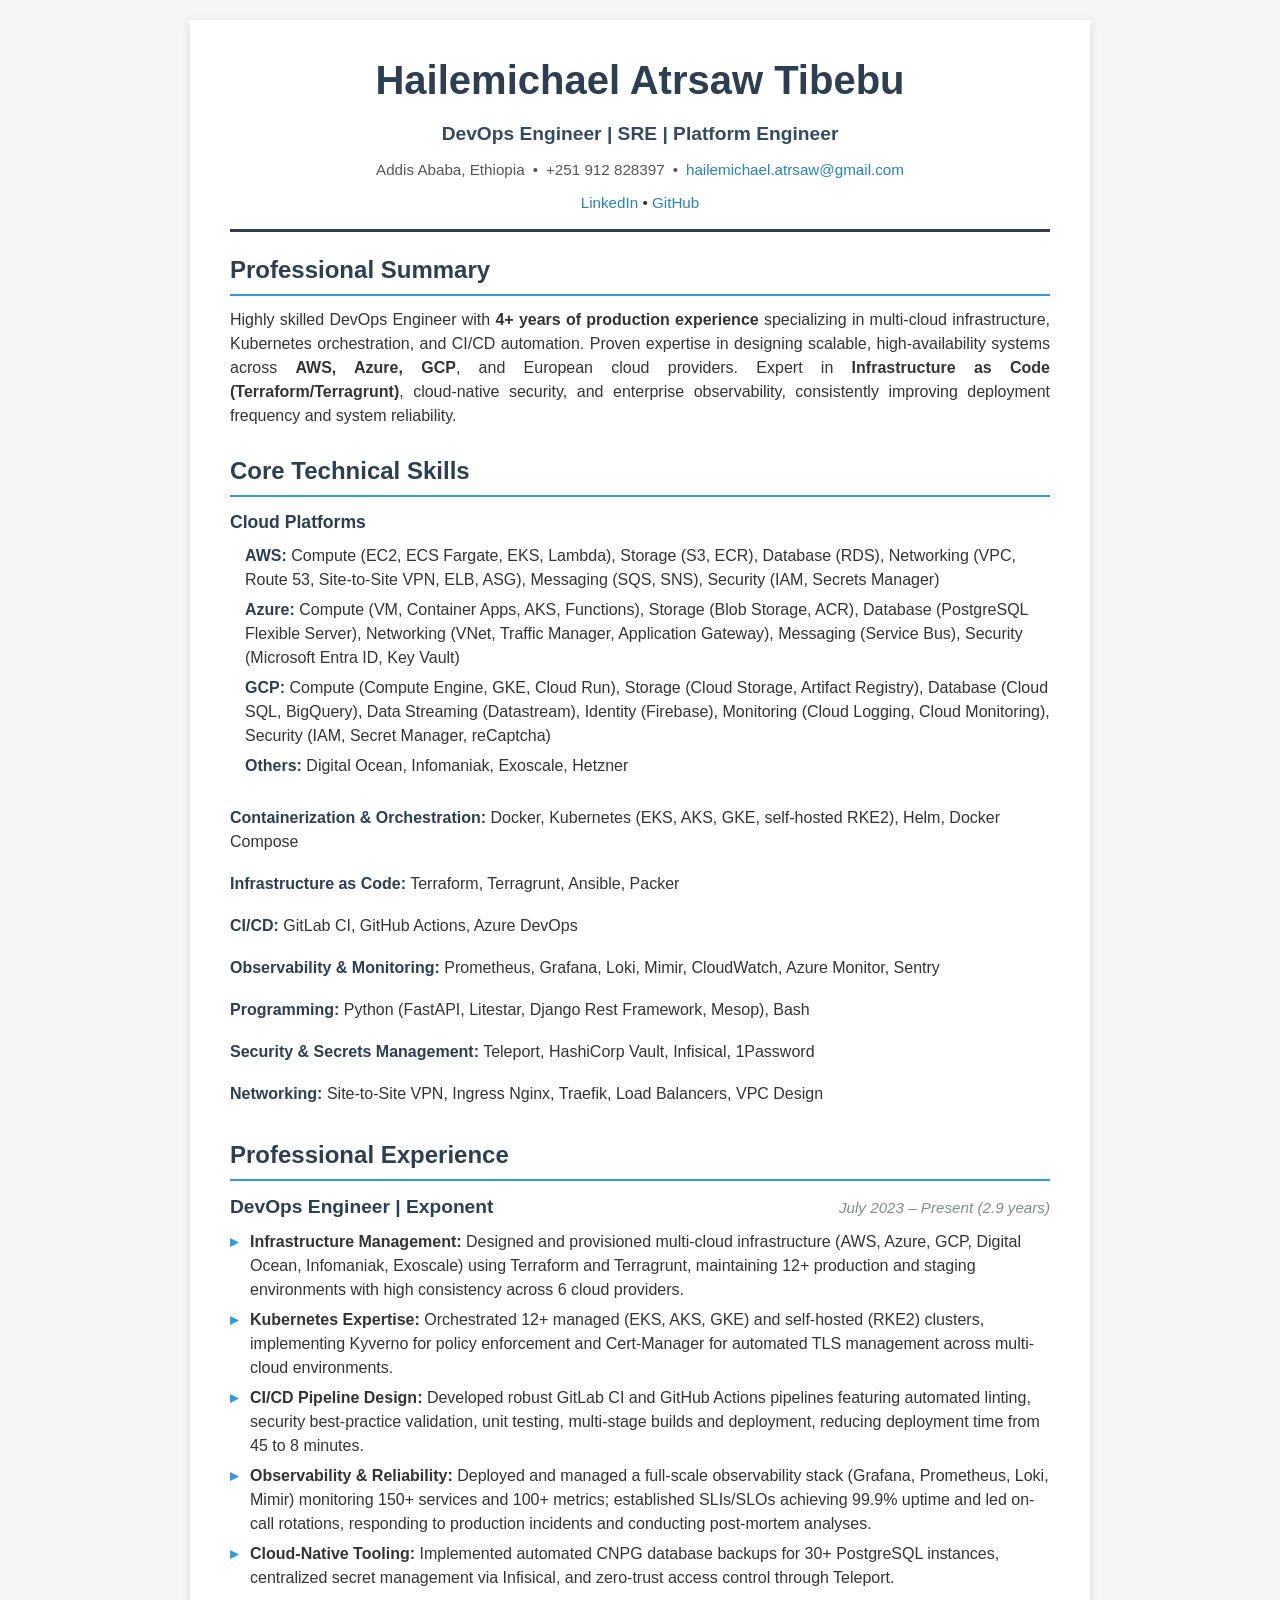
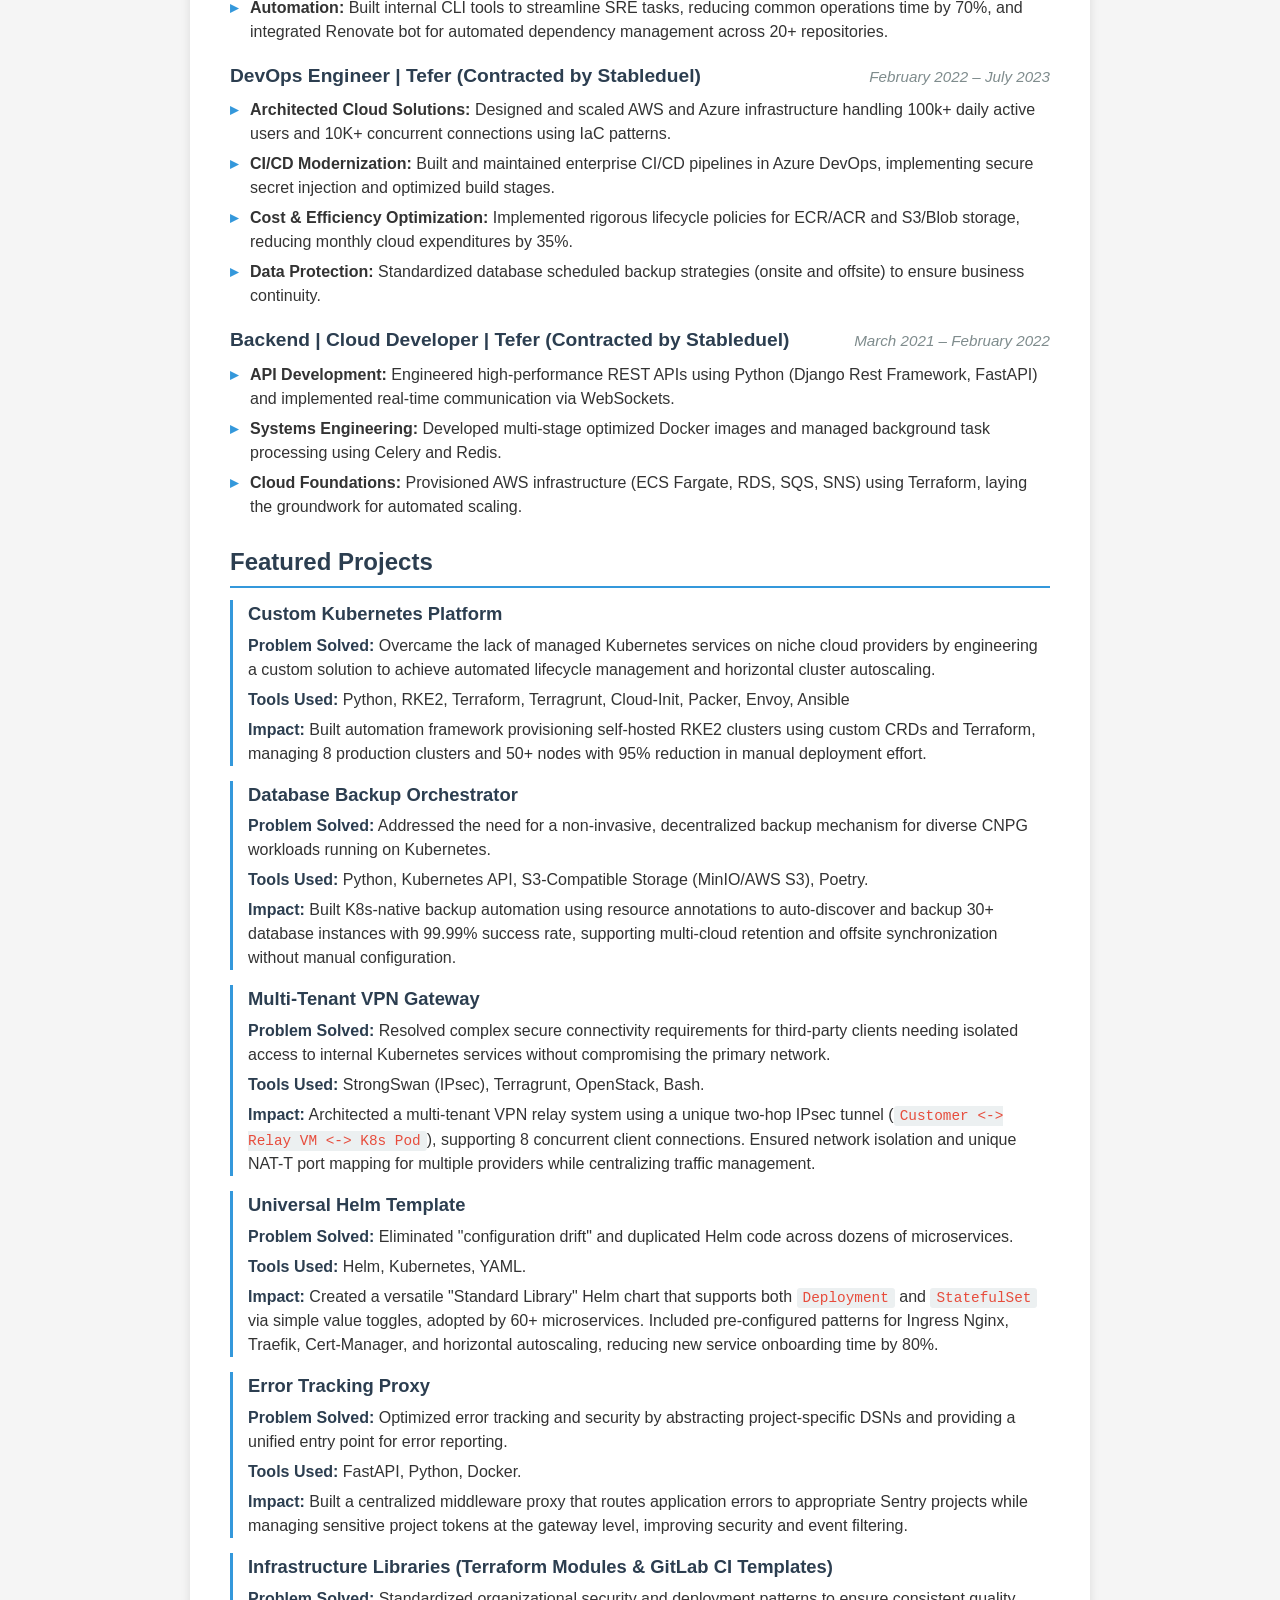
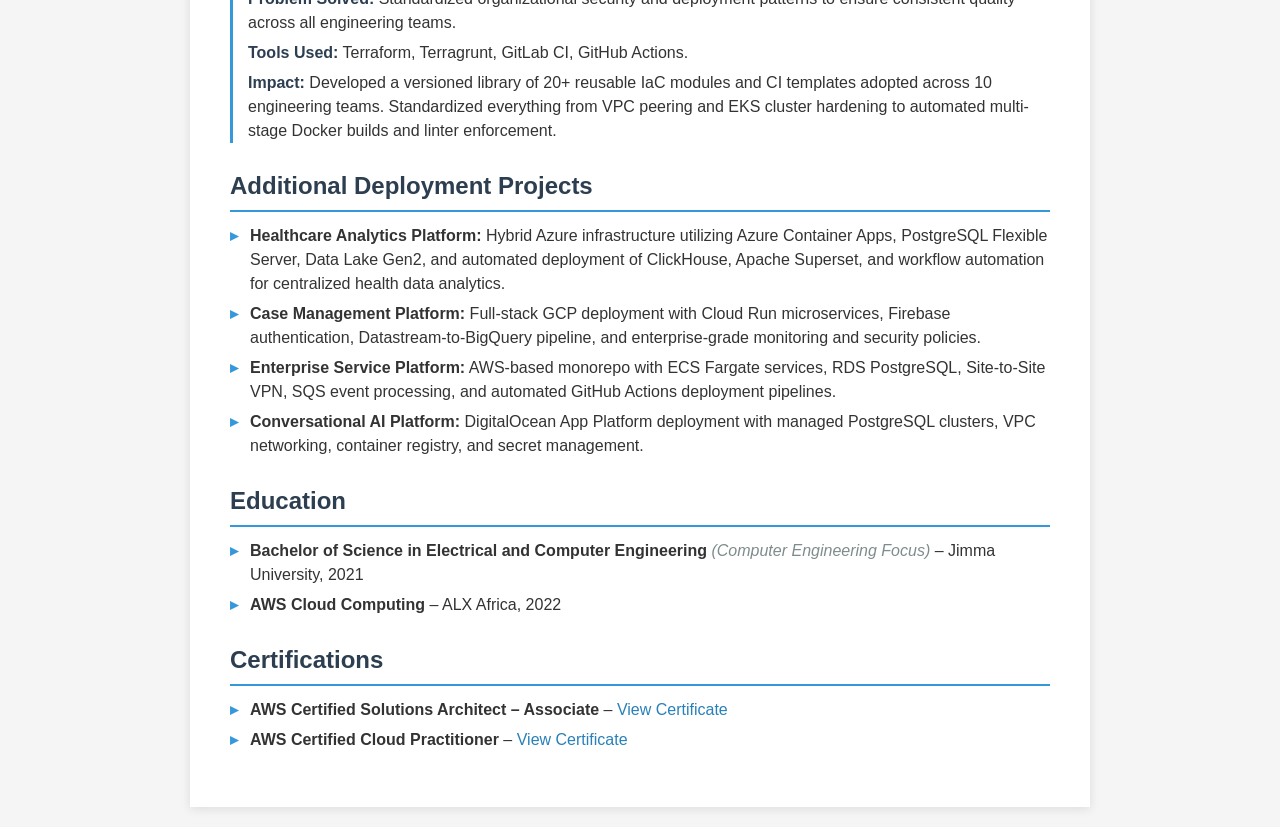
==== tools/cv_generator/static/main.html @ 323219d5 "Add CV generator HTML and CSS files - Created main.html for the CV layout, including sections for he" ====
<!DOCTYPE html>
<html lang="en">
<head>
    <meta charset="UTF-8">
    <meta name="viewport" content="width=device-width, initial-scale=1.0">
    <title>Hailemichael Atrsaw Tibebu - CV</title>
    <link rel="stylesheet" href="styles.css">
</head>
<body>
    <div class="container">
        <!-- Header -->
        <header class="cv-header">
            <h1>Hailemichael Atrsaw Tibebu</h1>
            <div class="subtitle">
                <strong>DevOps Engineer | SRE | Platform Engineer</strong>
            </div>
            <div class="contact-info">
                <span>Addis Ababa, Ethiopia</span>
                <span>•</span>
                <span>+251 912 828397</span>
                <span>•</span>
                <a href="mailto:hailemichael.atrsaw@gmail.com">hailemichael.atrsaw@gmail.com</a>
            </div>
            <div class="social-links">
                <a href="https://www.linkedin.com/in/hailat/" target="_blank">LinkedIn</a>
                <span>•</span>
                <a href="https://github.com/hailatGH" target="_blank">GitHub</a>
            </div>
        </header>

        <!-- Professional Summary -->
        <section class="section">
            <h2>Professional Summary</h2>
            <p>Highly skilled DevOps Engineer with <strong>4+ years of production experience</strong> specializing in multi-cloud infrastructure, Kubernetes orchestration, and CI/CD automation. Proven expertise in designing scalable, high-availability systems across <strong>AWS, Azure, GCP</strong>, and European cloud providers. Expert in <strong>Infrastructure as Code (Terraform/Terragrunt)</strong>, cloud-native security, and enterprise observability, consistently improving deployment frequency and system reliability.</p>
        </section>

        <!-- Core Technical Skills -->
        <section class="section">
            <h2>Core Technical Skills</h2>
            <div class="skills-grid">
                <div class="skill-category">
                    <h3>Cloud Platforms</h3>
                    <div class="skill-item">
                        <strong>AWS:</strong> Compute (EC2, ECS Fargate, EKS, Lambda), Storage (S3, ECR), Database (RDS), Networking (VPC, Route 53, Site-to-Site VPN, ELB, ASG), Messaging (SQS, SNS), Security (IAM, Secrets Manager)
                    </div>
                    <div class="skill-item">
                        <strong>Azure:</strong> Compute (VM, Container Apps, AKS, Functions), Storage (Blob Storage, ACR), Database (PostgreSQL Flexible Server), Networking (VNet, Traffic Manager, Application Gateway), Messaging (Service Bus), Security (Microsoft Entra ID, Key Vault)
                    </div>
                    <div class="skill-item">
                        <strong>GCP:</strong> Compute (Compute Engine, GKE, Cloud Run), Storage (Cloud Storage, Artifact Registry), Database (Cloud SQL, BigQuery), Data Streaming (Datastream), Identity (Firebase), Monitoring (Cloud Logging, Cloud Monitoring), Security (IAM, Secret Manager, reCaptcha)
                    </div>
                    <div class="skill-item">
                        <strong>Others:</strong> Digital Ocean, Infomaniak, Exoscale, Hetzner
                    </div>
                </div>
                
                <div class="skill-row">
                    <strong>Containerization & Orchestration:</strong> Docker, Kubernetes (EKS, AKS, GKE, self-hosted RKE2), Helm, Docker Compose
                </div>
                <div class="skill-row">
                    <strong>Infrastructure as Code:</strong> Terraform, Terragrunt, Ansible, Packer
                </div>
                <div class="skill-row">
                    <strong>CI/CD:</strong> GitLab CI, GitHub Actions, Azure DevOps
                </div>
                <div class="skill-row">
                    <strong>Observability & Monitoring:</strong> Prometheus, Grafana, Loki, Mimir, CloudWatch, Azure Monitor, Sentry
                </div>
                <div class="skill-row">
                    <strong>Programming:</strong> Python (FastAPI, Litestar, Django Rest Framework, Mesop), Bash
                </div>
                <div class="skill-row">
                    <strong>Security & Secrets Management:</strong> Teleport, HashiCorp Vault, Infisical, 1Password
                </div>
                <div class="skill-row">
                    <strong>Networking:</strong> Site-to-Site VPN, Ingress Nginx, Traefik, Load Balancers, VPC Design
                </div>
            </div>
        </section>

        <!-- Professional Experience -->
        <section class="section">
            <h2>Professional Experience</h2>
            
            <div class="experience-item">
                <div class="experience-header">
                    <h3>DevOps Engineer | Exponent</h3>
                    <span class="date">July 2023 – Present (2.9 years)</span>
                </div>
                <ul>
                    <li><strong>Infrastructure Management:</strong> Designed and provisioned multi-cloud infrastructure (AWS, Azure, GCP, Digital Ocean, Infomaniak, Exoscale) using Terraform and Terragrunt, maintaining 12+ production and staging environments with high consistency across 6 cloud providers.</li>
                    <li><strong>Kubernetes Expertise:</strong> Orchestrated 12+ managed (EKS, AKS, GKE) and self-hosted (RKE2) clusters, implementing Kyverno for policy enforcement and Cert-Manager for automated TLS management across multi-cloud environments.</li>
                    <li><strong>CI/CD Pipeline Design:</strong> Developed robust GitLab CI and GitHub Actions pipelines featuring automated linting, security best-practice validation, unit testing, multi-stage builds and deployment, reducing deployment time from 45 to 8 minutes.</li>
                    <li><strong>Observability & Reliability:</strong> Deployed and managed a full-scale observability stack (Grafana, Prometheus, Loki, Mimir) monitoring 150+ services and 100+ metrics; established SLIs/SLOs achieving 99.9% uptime and led on-call rotations, responding to production incidents and conducting post-mortem analyses.</li>
                    <li><strong>Cloud-Native Tooling:</strong> Implemented automated CNPG database backups for 30+ PostgreSQL instances, centralized secret management via Infisical, and zero-trust access control through Teleport.</li>
                    <li><strong>Automation:</strong> Built internal CLI tools to streamline SRE tasks, reducing common operations time by 70%, and integrated Renovate bot for automated dependency management across 20+ repositories.</li>
                </ul>
            </div>

            <div class="experience-item">
                <div class="experience-header">
                    <h3>DevOps Engineer | Tefer (Contracted by Stableduel)</h3>
                    <span class="date">February 2022 – July 2023</span>
                </div>
                <ul>
                    <li><strong>Architected Cloud Solutions:</strong> Designed and scaled AWS and Azure infrastructure handling 100k+ daily active users and 10K+ concurrent connections using IaC patterns.</li>
                    <li><strong>CI/CD Modernization:</strong> Built and maintained enterprise CI/CD pipelines in Azure DevOps, implementing secure secret injection and optimized build stages.</li>
                    <li><strong>Cost & Efficiency Optimization:</strong> Implemented rigorous lifecycle policies for ECR/ACR and S3/Blob storage, reducing monthly cloud expenditures by 35%.</li>
                    <li><strong>Data Protection:</strong> Standardized database scheduled backup strategies (onsite and offsite) to ensure business continuity.</li>
                </ul>
            </div>

            <div class="experience-item">
                <div class="experience-header">
                    <h3>Backend | Cloud Developer | Tefer (Contracted by Stableduel)</h3>
                    <span class="date">March 2021 – February 2022</span>
                </div>
                <ul>
                    <li><strong>API Development:</strong> Engineered high-performance REST APIs using Python (Django Rest Framework, FastAPI) and implemented real-time communication via WebSockets.</li>
                    <li><strong>Systems Engineering:</strong> Developed multi-stage optimized Docker images and managed background task processing using Celery and Redis.</li>
                    <li><strong>Cloud Foundations:</strong> Provisioned AWS infrastructure (ECS Fargate, RDS, SQS, SNS) using Terraform, laying the groundwork for automated scaling.</li>
                </ul>
            </div>
        </section>

        <!-- Featured Projects -->
        <section class="section">
            <h2>Featured Projects</h2>
            
            <div class="project-item">
                <h3>Custom Kubernetes Platform</h3>
                <div class="project-detail">
                    <strong>Problem Solved:</strong> Overcame the lack of managed Kubernetes services on niche cloud providers by engineering a custom solution to achieve automated lifecycle management and horizontal cluster autoscaling.
                </div>
                <div class="project-detail">
                    <strong>Tools Used:</strong> Python, RKE2, Terraform, Terragrunt, Cloud-Init, Packer, Envoy, Ansible
                </div>
                <div class="project-detail">
                    <strong>Impact:</strong> Built automation framework provisioning self-hosted RKE2 clusters using custom CRDs and Terraform, managing 8 production clusters and 50+ nodes with 95% reduction in manual deployment effort.
                </div>
            </div>

            <div class="project-item">
                <h3>Database Backup Orchestrator</h3>
                <div class="project-detail">
                    <strong>Problem Solved:</strong> Addressed the need for a non-invasive, decentralized backup mechanism for diverse CNPG workloads running on Kubernetes.
                </div>
                <div class="project-detail">
                    <strong>Tools Used:</strong> Python, Kubernetes API, S3-Compatible Storage (MinIO/AWS S3), Poetry.
                </div>
                <div class="project-detail">
                    <strong>Impact:</strong> Built K8s-native backup automation using resource annotations to auto-discover and backup 30+ database instances with 99.99% success rate, supporting multi-cloud retention and offsite synchronization without manual configuration.
                </div>
            </div>

            <div class="project-item">
                <h3>Multi-Tenant VPN Gateway</h3>
                <div class="project-detail">
                    <strong>Problem Solved:</strong> Resolved complex secure connectivity requirements for third-party clients needing isolated access to internal Kubernetes services without compromising the primary network.
                </div>
                <div class="project-detail">
                    <strong>Tools Used:</strong> StrongSwan (IPsec), Terragrunt, OpenStack, Bash.
                </div>
                <div class="project-detail">
                    <strong>Impact:</strong> Architected a multi-tenant VPN relay system using a unique two-hop IPsec tunnel (<code>Customer &lt;-&gt; Relay VM &lt;-&gt; K8s Pod</code>), supporting 8 concurrent client connections. Ensured network isolation and unique NAT-T port mapping for multiple providers while centralizing traffic management.
                </div>
            </div>

            <div class="project-item">
                <h3>Universal Helm Template</h3>
                <div class="project-detail">
                    <strong>Problem Solved:</strong> Eliminated "configuration drift" and duplicated Helm code across dozens of microservices.
                </div>
                <div class="project-detail">
                    <strong>Tools Used:</strong> Helm, Kubernetes, YAML.
                </div>
                <div class="project-detail">
                    <strong>Impact:</strong> Created a versatile "Standard Library" Helm chart that supports both <code>Deployment</code> and <code>StatefulSet</code> via simple value toggles, adopted by 60+ microservices. Included pre-configured patterns for Ingress Nginx, Traefik, Cert-Manager, and horizontal autoscaling, reducing new service onboarding time by 80%.
                </div>
            </div>

            <div class="project-item">
                <h3>Error Tracking Proxy</h3>
                <div class="project-detail">
                    <strong>Problem Solved:</strong> Optimized error tracking and security by abstracting project-specific DSNs and providing a unified entry point for error reporting.
                </div>
                <div class="project-detail">
                    <strong>Tools Used:</strong> FastAPI, Python, Docker.
                </div>
                <div class="project-detail">
                    <strong>Impact:</strong> Built a centralized middleware proxy that routes application errors to appropriate Sentry projects while managing sensitive project tokens at the gateway level, improving security and event filtering.
                </div>
            </div>

            <div class="project-item">
                <h3>Infrastructure Libraries (Terraform Modules & GitLab CI Templates)</h3>
                <div class="project-detail">
                    <strong>Problem Solved:</strong> Standardized organizational security and deployment patterns to ensure consistent quality across all engineering teams.
                </div>
                <div class="project-detail">
                    <strong>Tools Used:</strong> Terraform, Terragrunt, GitLab CI, GitHub Actions.
                </div>
                <div class="project-detail">
                    <strong>Impact:</strong> Developed a versioned library of 20+ reusable IaC modules and CI templates adopted across 10 engineering teams. Standardized everything from VPC peering and EKS cluster hardening to automated multi-stage Docker builds and linter enforcement.
                </div>
            </div>
        </section>

        <!-- Additional Deployment Projects -->
        <section class="section">
            <h2>Additional Deployment Projects</h2>
            <ul class="additional-projects">
                <li><strong>Healthcare Analytics Platform:</strong> Hybrid Azure infrastructure utilizing Azure Container Apps, PostgreSQL Flexible Server, Data Lake Gen2, and automated deployment of ClickHouse, Apache Superset, and workflow automation for centralized health data analytics.</li>
                <li><strong>Case Management Platform:</strong> Full-stack GCP deployment with Cloud Run microservices, Firebase authentication, Datastream-to-BigQuery pipeline, and enterprise-grade monitoring and security policies.</li>
                <li><strong>Enterprise Service Platform:</strong> AWS-based monorepo with ECS Fargate services, RDS PostgreSQL, Site-to-Site VPN, SQS event processing, and automated GitHub Actions deployment pipelines.</li>
                <li><strong>Conversational AI Platform:</strong> DigitalOcean App Platform deployment with managed PostgreSQL clusters, VPC networking, container registry, and secret management.</li>
            </ul>
        </section>

        <!-- Education -->
        <section class="section">
            <h2>Education</h2>
            <ul>
                <li><strong>Bachelor of Science in Electrical and Computer Engineering</strong> <em>(Computer Engineering Focus)</em> – Jimma University, 2021</li>
                <li><strong>AWS Cloud Computing</strong> – ALX Africa, 2022</li>
            </ul>
        </section>

        <!-- Certifications -->
        <section class="section">
            <h2>Certifications</h2>
            <ul>
                <li><strong>AWS Certified Solutions Architect – Associate</strong> – <a href="https://www.credly.com/badges/4898bdae-19da-4ce7-b501-4ef43db0737e" target="_blank">View Certificate</a></li>
                <li><strong>AWS Certified Cloud Practitioner</strong> – <a href="https://www.credly.com/badges/e630c56d-ab6e-4f98-b6da-cfce5263ad38" target="_blank">View Certificate</a></li>
            </ul>
        </section>
    </div>
</body>
</html>
---- tools/cv_generator/static/styles.css ----
/* General Styles */
* {
    margin: 0;
    padding: 0;
    box-sizing: border-box;
}

body {
    font-family: 'Segoe UI', Tahoma, Geneva, Verdana, sans-serif;
    line-height: 1.5;
    color: #333;
    background-color: #f5f5f5;
    padding: 20px;
}

.container {
    max-width: 900px;
    margin: 0 auto;
    background-color: #ffffff;
    padding: 30px 40px;
    box-shadow: 0 2px 10px rgba(0, 0, 0, 0.1);
}

/* Header Styles */
.cv-header {
    text-align: center;
    border-bottom: 3px solid #2c3e50;
    padding-bottom: 15px;
    margin-bottom: 20px;
}

.cv-header h1 {
    font-size: 2.5em;
    color: #2c3e50;
    margin-bottom: 10px;
    font-weight: 700;
}

.subtitle {
    font-size: 1.2em;
    color: #34495e;
    margin-bottom: 10px;
}

.contact-info {
    font-size: 0.95em;
    color: #555;
    margin-top: 10px;
    display: flex;
    justify-content: center;
    flex-wrap: wrap;
    gap: 8px;
}

.contact-info a {
    color: #2980b9;
    text-decoration: none;
}

.contact-info a:hover {
    text-decoration: underline;
}

.social-links {
    margin-top: 10px;
    font-size: 0.95em;
}

.social-links a {
    color: #2980b9;
    text-decoration: none;
    font-weight: 500;
}

.social-links a:hover {
    text-decoration: underline;
}

/* Section Styles */
.section {
    margin-bottom: 25px;
    page-break-inside: avoid;
}

.section h2 {
    font-size: 1.5em;
    color: #2c3e50;
    border-bottom: 2px solid #3498db;
    padding-bottom: 6px;
    margin-bottom: 12px;
    font-weight: 600;
    page-break-after: avoid;
}

.section p {
    text-align: justify;
    margin-bottom: 8px;
    line-height: 1.5;
}

/* Skills Section */
.skills-grid {
    display: flex;
    flex-direction: column;
    gap: 12px;
}

.skill-category {
    margin-bottom: 10px;
}

.skill-category h3 {
    font-size: 1.1em;
    color: #2c3e50;
    margin-bottom: 8px;
    font-weight: 600;
}

.skill-item {
    margin-bottom: 6px;
    padding-left: 15px;
    line-height: 1.5;
}

.skill-row {
    margin-bottom: 6px;
    line-height: 1.5;
}

.skill-row strong,
.skill-item strong {
    color: #2c3e50;
}

/* Experience Section */
.experience-item {
    margin-bottom: 18px;
    page-break-inside: avoid;
}

.experience-header {
    display: flex;
    justify-content: space-between;
    align-items: baseline;
    margin-bottom: 8px;
    flex-wrap: wrap;
    page-break-after: avoid;
}

.experience-header h3 {
    font-size: 1.2em;
    color: #2c3e50;
    font-weight: 600;
}

.date {
    font-style: italic;
    color: #7f8c8d;
    font-size: 0.95em;
}

.experience-item ul {
    list-style-type: none;
    padding-left: 0;
}

.experience-item li {
    margin-bottom: 6px;
    padding-left: 20px;
    position: relative;
    line-height: 1.5;
}

.experience-item li:before {
    content: "▸";
    position: absolute;
    left: 0;
    color: #3498db;
    font-weight: bold;
}

/* Projects Section */
.project-item {
    margin-bottom: 15px;
    padding-left: 15px;
    border-left: 3px solid #3498db;
    page-break-inside: avoid;
}

.project-item h3 {
    font-size: 1.15em;
    color: #2c3e50;
    margin-bottom: 6px;
    font-weight: 600;
    page-break-after: avoid;
}

.project-detail {
    margin-bottom: 6px;
    line-height: 1.5;
}

.project-detail strong {
    color: #2c3e50;
}

.project-detail code {
    background-color: #ecf0f1;
    padding: 2px 6px;
    border-radius: 3px;
    font-family: 'Courier New', monospace;
    font-size: 0.9em;
    color: #e74c3c;
}

/* Additional Projects */
.additional-projects {
    list-style-type: none;
    padding-left: 0;
}

.additional-projects li {
    margin-bottom: 8px;
    padding-left: 20px;
    position: relative;
    line-height: 1.5;
}

.additional-projects li:before {
    content: "▸";
    position: absolute;
    left: 0;
    color: #3498db;
    font-weight: bold;
}

/* Education & Certifications */
.section ul {
    list-style-type: none;
    padding-left: 0;
}

.section ul li {
    margin-bottom: 6px;
    padding-left: 20px;
    position: relative;
    line-height: 1.5;
}

.section ul li:before {
    content: "▸";
    position: absolute;
    left: 0;
    color: #3498db;
    font-weight: bold;
}

.section ul li a {
    color: #2980b9;
    text-decoration: none;
}

.section ul li a:hover {
    text-decoration: underline;
}

/* Typography */
strong {
    font-weight: 600;
}

em {
    color: #7f8c8d;
}

/* Print Styles */
@media print {
    body {
        background-color: #ffffff;
        padding: 0;
    }

    .container {
        box-shadow: none;
        padding: 15px;
        max-width: 100%;
    }

    .cv-header {
        border-bottom: 2px solid #2c3e50;
        page-break-after: avoid;
    }

    .section {
        page-break-inside: auto;
        orphans: 3;
        widows: 3;
    }
    
    .section h2 {
        page-break-after: avoid;
        page-break-before: auto;
    }

    .experience-item,
    .project-item {
        page-break-inside: avoid;
    }

    a {
        color: #2c3e50;
        text-decoration: none;
    }

    a[href]:after {
        content: none;
    }
}

/* Responsive Design */
@media screen and (max-width: 768px) {
    body {
        padding: 10px;
    }

    .container {
        padding: 30px 25px;
    }

    .cv-header h1 {
        font-size: 2em;
    }

    .subtitle {
        font-size: 1em;
    }

    .contact-info {
        flex-direction: column;
        align-items: center;
        gap: 5px;
    }

    .experience-header {
        flex-direction: column;
        gap: 5px;
    }

    .section h2 {
        font-size: 1.4em;
    }
}

@media screen and (max-width: 480px) {
    .cv-header h1 {
        font-size: 1.7em;
    }

    .container {
        padding: 20px 15px;
    }

    .section h2 {
        font-size: 1.3em;
    }
}
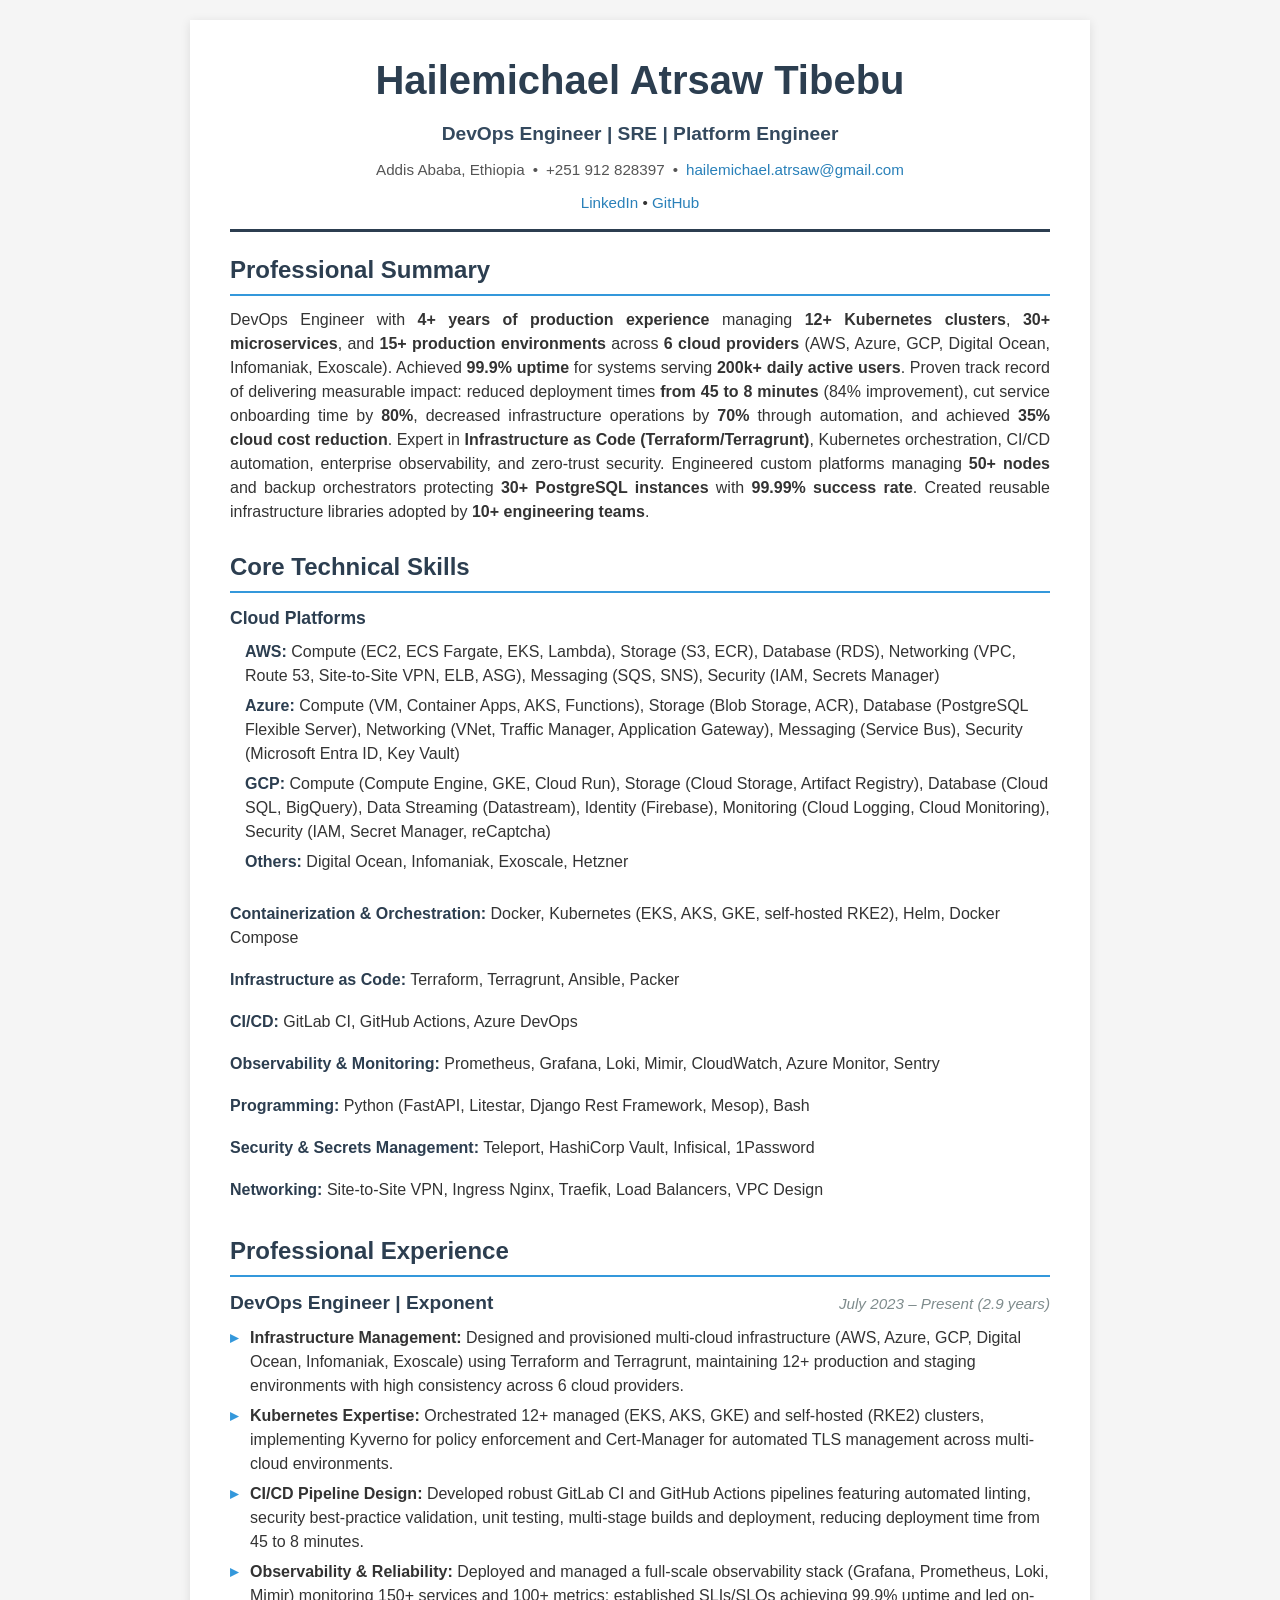
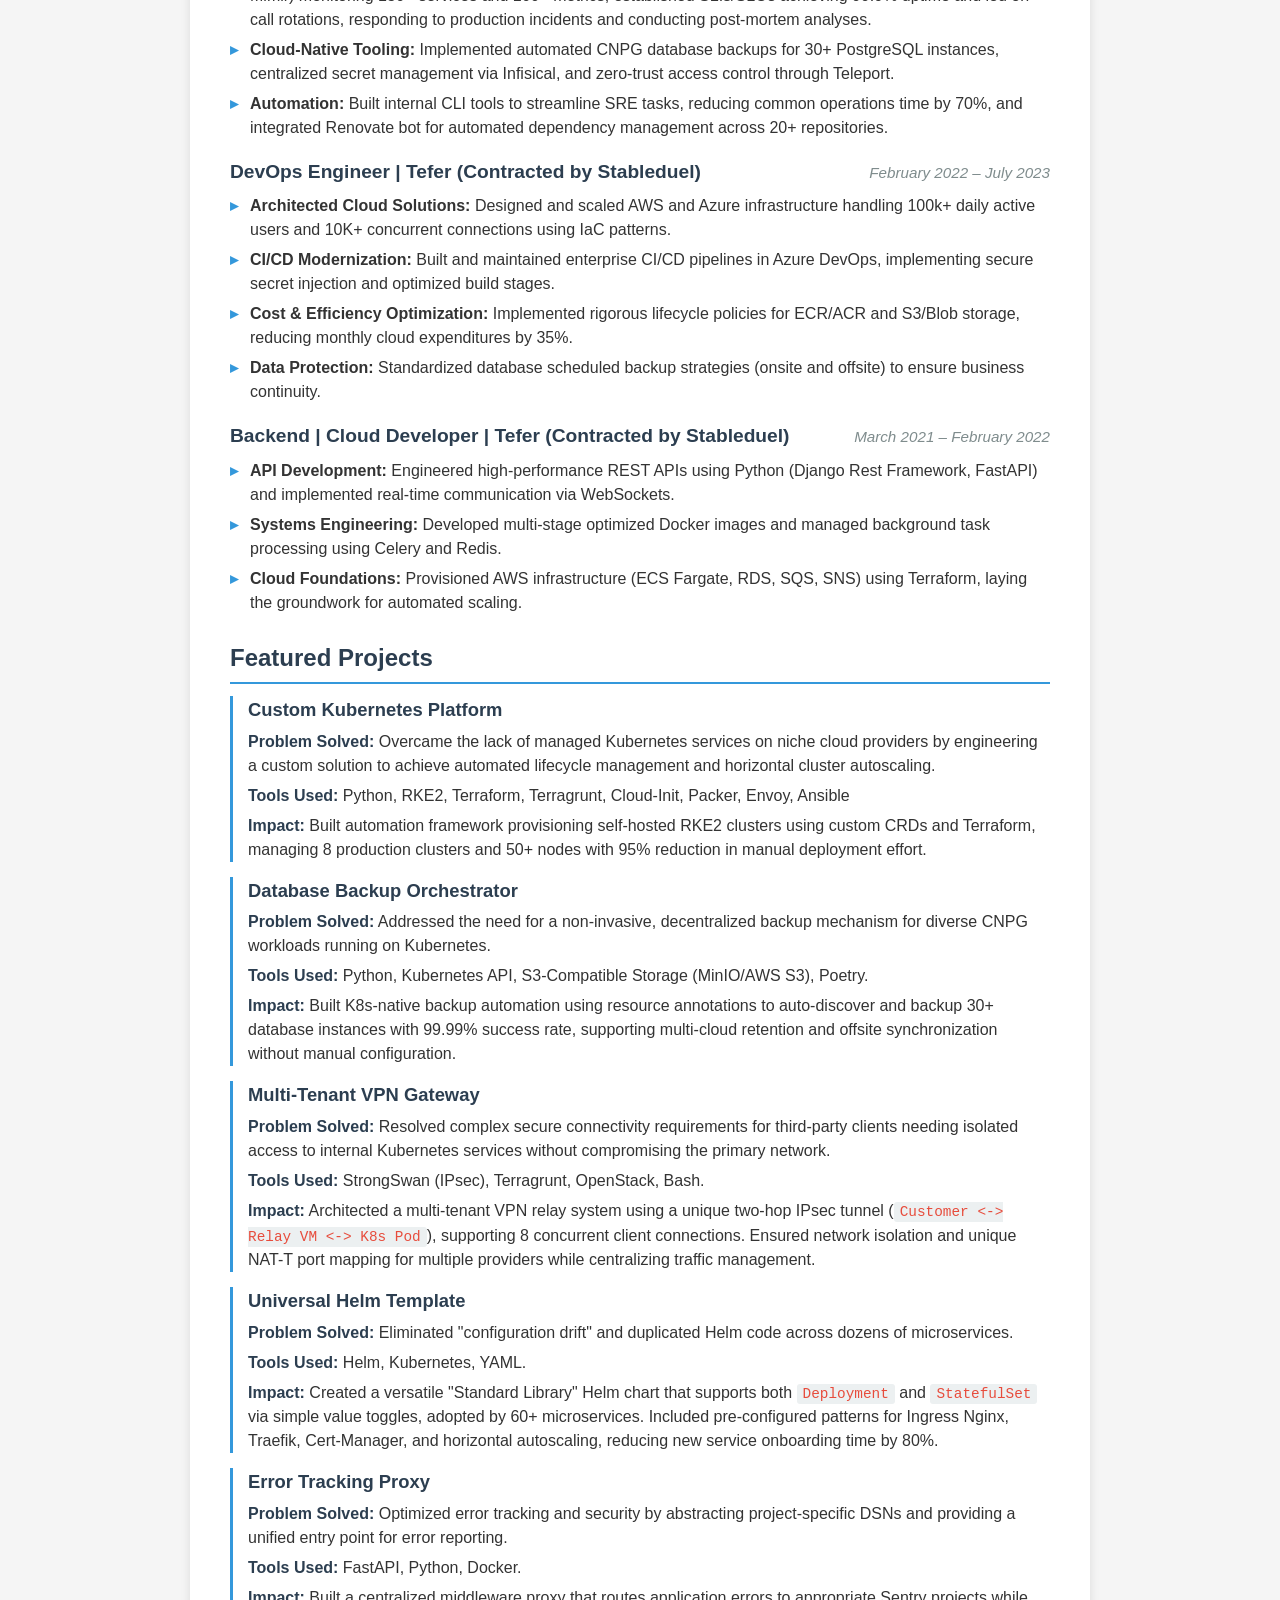
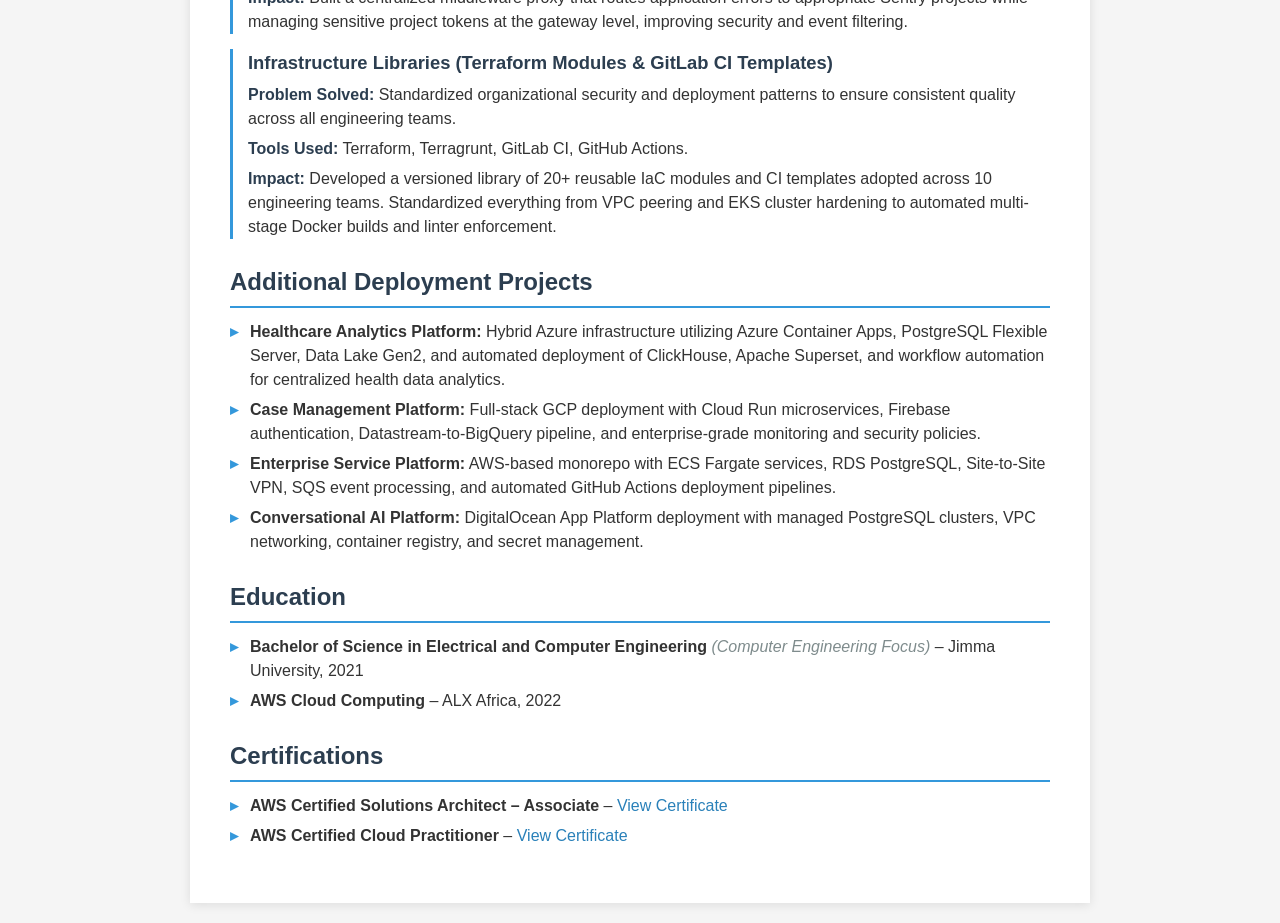
==== commit 3c8145f6: "Update professional summary in CV to reflect enhanced experience and achievements" ====
--- a/tools/cv_generator/static/main.html
+++ b/tools/cv_generator/static/main.html
@@ -31,7 +31,7 @@
         <!-- Professional Summary -->
         <section class="section">
             <h2>Professional Summary</h2>
-            <p>Highly skilled DevOps Engineer with <strong>4+ years of production experience</strong> specializing in multi-cloud infrastructure, Kubernetes orchestration, and CI/CD automation. Proven expertise in designing scalable, high-availability systems across <strong>AWS, Azure, GCP</strong>, and European cloud providers. Expert in <strong>Infrastructure as Code (Terraform/Terragrunt)</strong>, cloud-native security, and enterprise observability, consistently improving deployment frequency and system reliability.</p>
+            <p>DevOps Engineer with <strong>4+ years of production experience</strong> managing <strong>12+ Kubernetes clusters</strong>, <strong>30+ microservices</strong>, and <strong>15+ production environments</strong> across <strong>6 cloud providers</strong> (AWS, Azure, GCP, Digital Ocean, Infomaniak, Exoscale). Achieved <strong>99.9% uptime</strong> for systems serving <strong>200k+ daily active users</strong>. Proven track record of delivering measurable impact: reduced deployment times <strong>from 45 to 8 minutes</strong> (84% improvement), cut service onboarding time by <strong>80%</strong>, decreased infrastructure operations by <strong>70%</strong> through automation, and achieved <strong>35% cloud cost reduction</strong>. Expert in <strong>Infrastructure as Code (Terraform/Terragrunt)</strong>, Kubernetes orchestration, CI/CD automation, enterprise observability, and zero-trust security. Engineered custom platforms managing <strong>50+ nodes</strong> and backup orchestrators protecting <strong>30+ PostgreSQL instances</strong> with <strong>99.99% success rate</strong>. Created reusable infrastructure libraries adopted by <strong>10+ engineering teams</strong>.</p>
         </section>
 
         <!-- Core Technical Skills -->
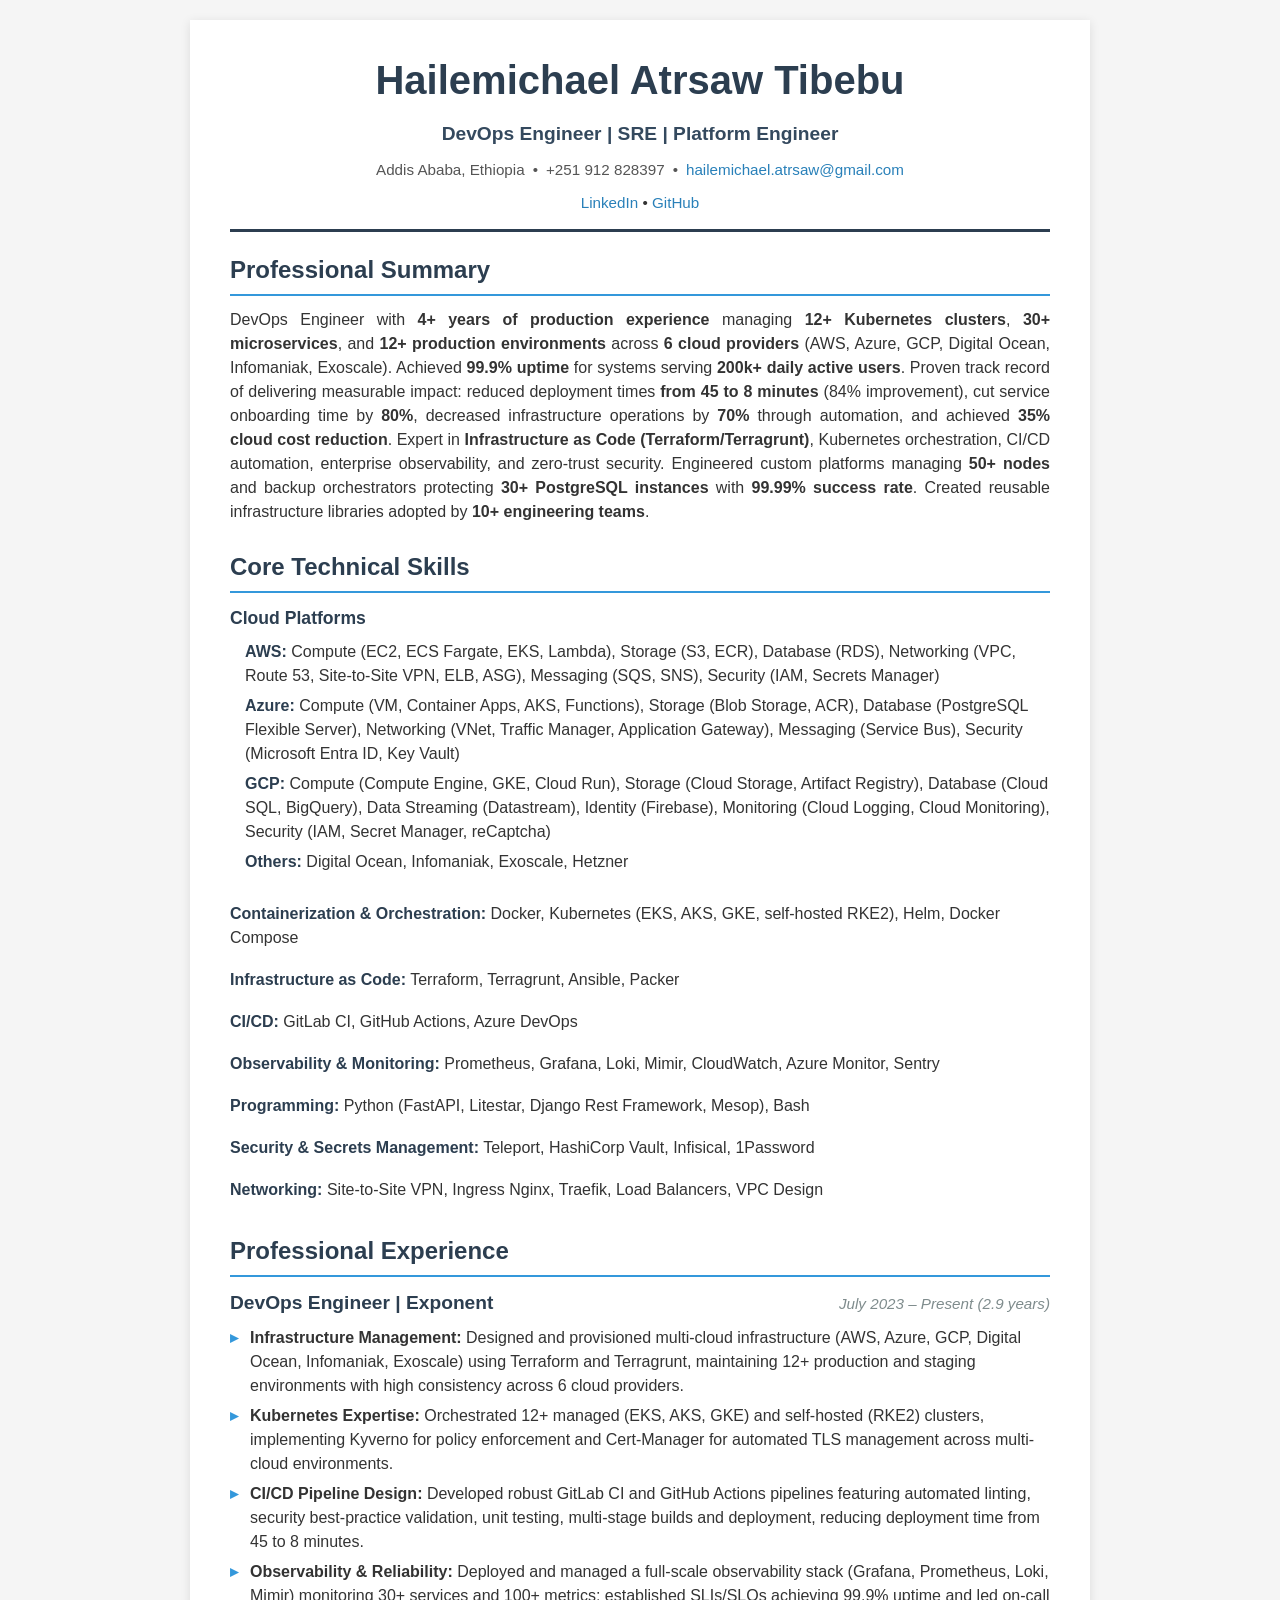
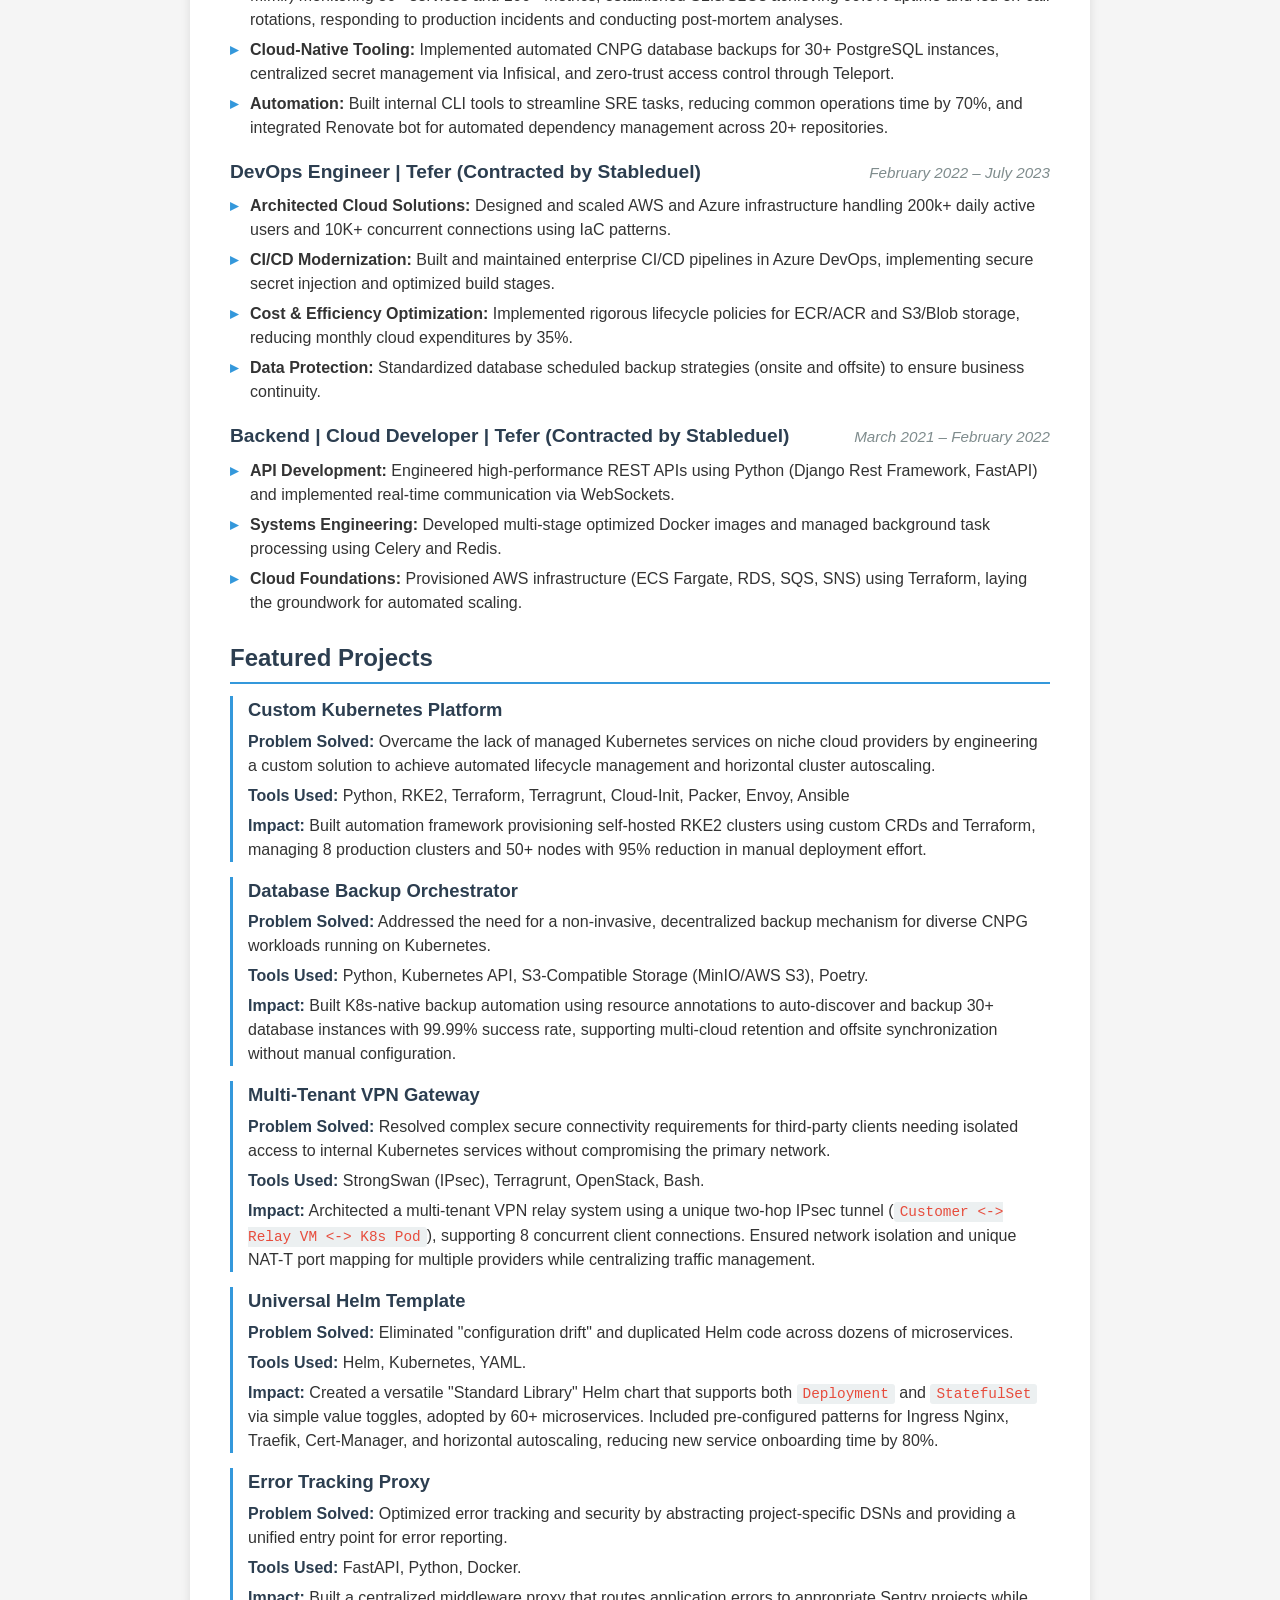
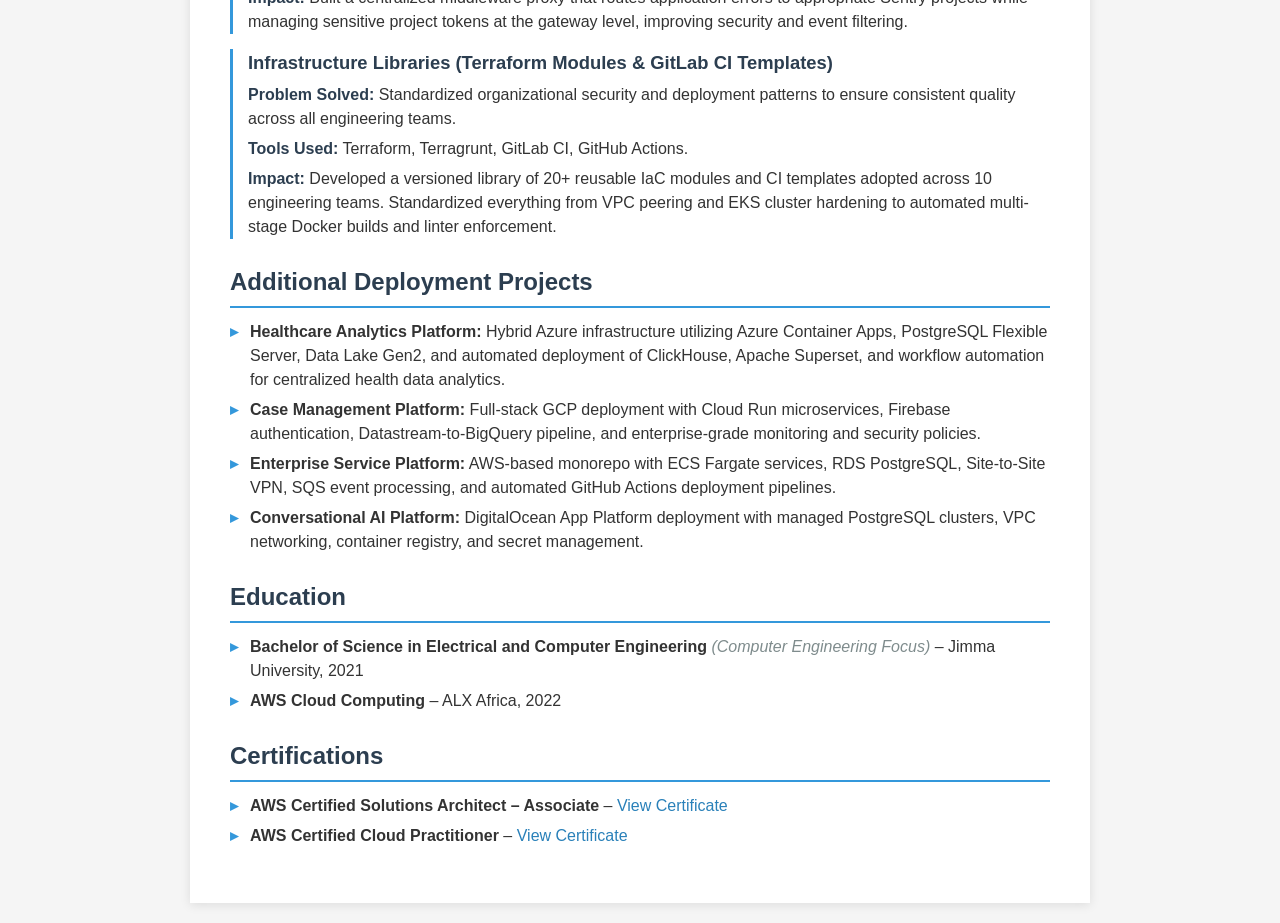
==== commit 7e21285e: "Update professional summary and experience details in CV for accuracy and impact" ====
--- a/tools/cv_generator/static/main.html
+++ b/tools/cv_generator/static/main.html
@@ -31,7 +31,7 @@
         <!-- Professional Summary -->
         <section class="section">
             <h2>Professional Summary</h2>
-            <p>DevOps Engineer with <strong>4+ years of production experience</strong> managing <strong>12+ Kubernetes clusters</strong>, <strong>30+ microservices</strong>, and <strong>15+ production environments</strong> across <strong>6 cloud providers</strong> (AWS, Azure, GCP, Digital Ocean, Infomaniak, Exoscale). Achieved <strong>99.9% uptime</strong> for systems serving <strong>200k+ daily active users</strong>. Proven track record of delivering measurable impact: reduced deployment times <strong>from 45 to 8 minutes</strong> (84% improvement), cut service onboarding time by <strong>80%</strong>, decreased infrastructure operations by <strong>70%</strong> through automation, and achieved <strong>35% cloud cost reduction</strong>. Expert in <strong>Infrastructure as Code (Terraform/Terragrunt)</strong>, Kubernetes orchestration, CI/CD automation, enterprise observability, and zero-trust security. Engineered custom platforms managing <strong>50+ nodes</strong> and backup orchestrators protecting <strong>30+ PostgreSQL instances</strong> with <strong>99.99% success rate</strong>. Created reusable infrastructure libraries adopted by <strong>10+ engineering teams</strong>.</p>
+            <p>DevOps Engineer with <strong>4+ years of production experience</strong> managing <strong>12+ Kubernetes clusters</strong>, <strong>30+ microservices</strong>, and <strong>12+ production environments</strong> across <strong>6 cloud providers</strong> (AWS, Azure, GCP, Digital Ocean, Infomaniak, Exoscale). Achieved <strong>99.9% uptime</strong> for systems serving <strong>200k+ daily active users</strong>. Proven track record of delivering measurable impact: reduced deployment times <strong>from 45 to 8 minutes</strong> (84% improvement), cut service onboarding time by <strong>80%</strong>, decreased infrastructure operations by <strong>70%</strong> through automation, and achieved <strong>35% cloud cost reduction</strong>. Expert in <strong>Infrastructure as Code (Terraform/Terragrunt)</strong>, Kubernetes orchestration, CI/CD automation, enterprise observability, and zero-trust security. Engineered custom platforms managing <strong>50+ nodes</strong> and backup orchestrators protecting <strong>30+ PostgreSQL instances</strong> with <strong>99.99% success rate</strong>. Created reusable infrastructure libraries adopted by <strong>10+ engineering teams</strong>.</p>
         </section>
 
         <!-- Core Technical Skills -->
@@ -91,7 +91,7 @@
                     <li><strong>Infrastructure Management:</strong> Designed and provisioned multi-cloud infrastructure (AWS, Azure, GCP, Digital Ocean, Infomaniak, Exoscale) using Terraform and Terragrunt, maintaining 12+ production and staging environments with high consistency across 6 cloud providers.</li>
                     <li><strong>Kubernetes Expertise:</strong> Orchestrated 12+ managed (EKS, AKS, GKE) and self-hosted (RKE2) clusters, implementing Kyverno for policy enforcement and Cert-Manager for automated TLS management across multi-cloud environments.</li>
                     <li><strong>CI/CD Pipeline Design:</strong> Developed robust GitLab CI and GitHub Actions pipelines featuring automated linting, security best-practice validation, unit testing, multi-stage builds and deployment, reducing deployment time from 45 to 8 minutes.</li>
-                    <li><strong>Observability & Reliability:</strong> Deployed and managed a full-scale observability stack (Grafana, Prometheus, Loki, Mimir) monitoring 150+ services and 100+ metrics; established SLIs/SLOs achieving 99.9% uptime and led on-call rotations, responding to production incidents and conducting post-mortem analyses.</li>
+                    <li><strong>Observability & Reliability:</strong> Deployed and managed a full-scale observability stack (Grafana, Prometheus, Loki, Mimir) monitoring 30+ services and 100+ metrics; established SLIs/SLOs achieving 99.9% uptime and led on-call rotations, responding to production incidents and conducting post-mortem analyses.</li>
                     <li><strong>Cloud-Native Tooling:</strong> Implemented automated CNPG database backups for 30+ PostgreSQL instances, centralized secret management via Infisical, and zero-trust access control through Teleport.</li>
                     <li><strong>Automation:</strong> Built internal CLI tools to streamline SRE tasks, reducing common operations time by 70%, and integrated Renovate bot for automated dependency management across 20+ repositories.</li>
                 </ul>
@@ -103,7 +103,7 @@
                     <span class="date">February 2022 – July 2023</span>
                 </div>
                 <ul>
-                    <li><strong>Architected Cloud Solutions:</strong> Designed and scaled AWS and Azure infrastructure handling 100k+ daily active users and 10K+ concurrent connections using IaC patterns.</li>
+                    <li><strong>Architected Cloud Solutions:</strong> Designed and scaled AWS and Azure infrastructure handling 200k+ daily active users and 10K+ concurrent connections using IaC patterns.</li>
                     <li><strong>CI/CD Modernization:</strong> Built and maintained enterprise CI/CD pipelines in Azure DevOps, implementing secure secret injection and optimized build stages.</li>
                     <li><strong>Cost & Efficiency Optimization:</strong> Implemented rigorous lifecycle policies for ECR/ACR and S3/Blob storage, reducing monthly cloud expenditures by 35%.</li>
                     <li><strong>Data Protection:</strong> Standardized database scheduled backup strategies (onsite and offsite) to ensure business continuity.</li>
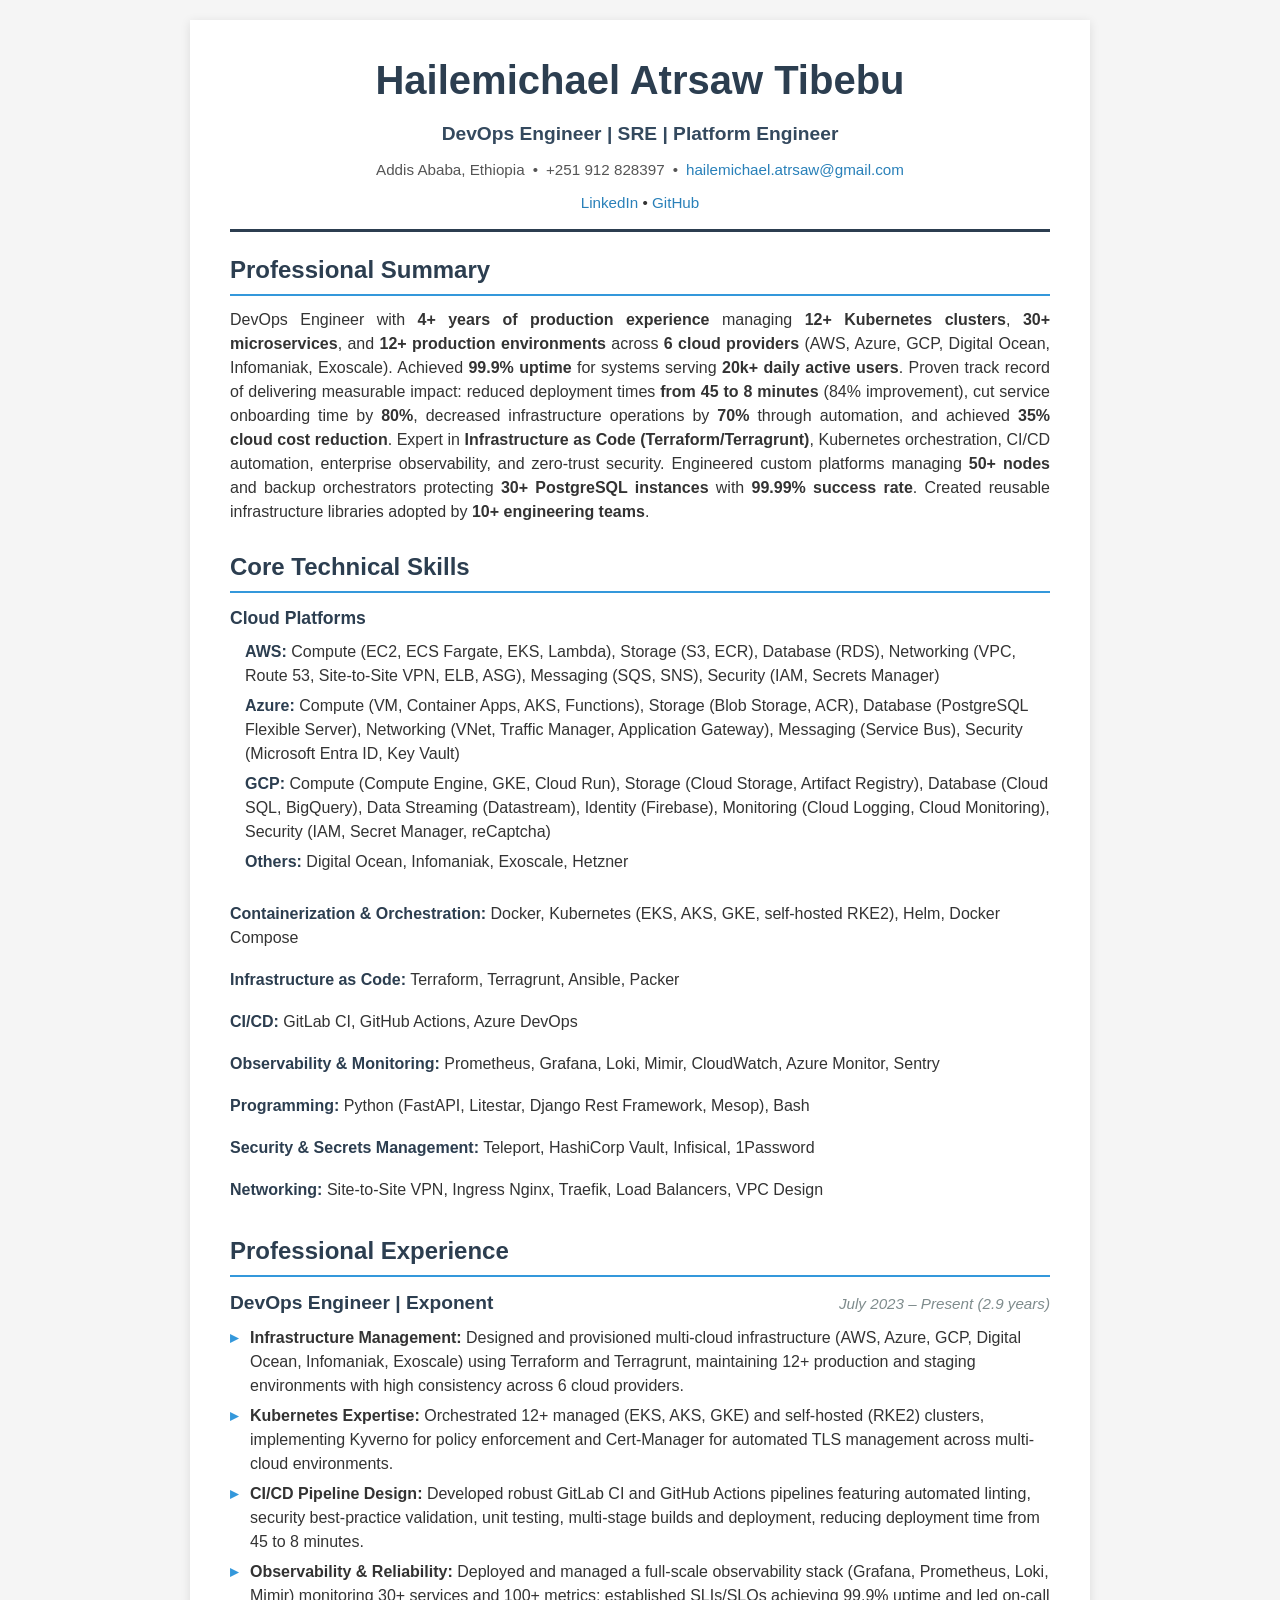
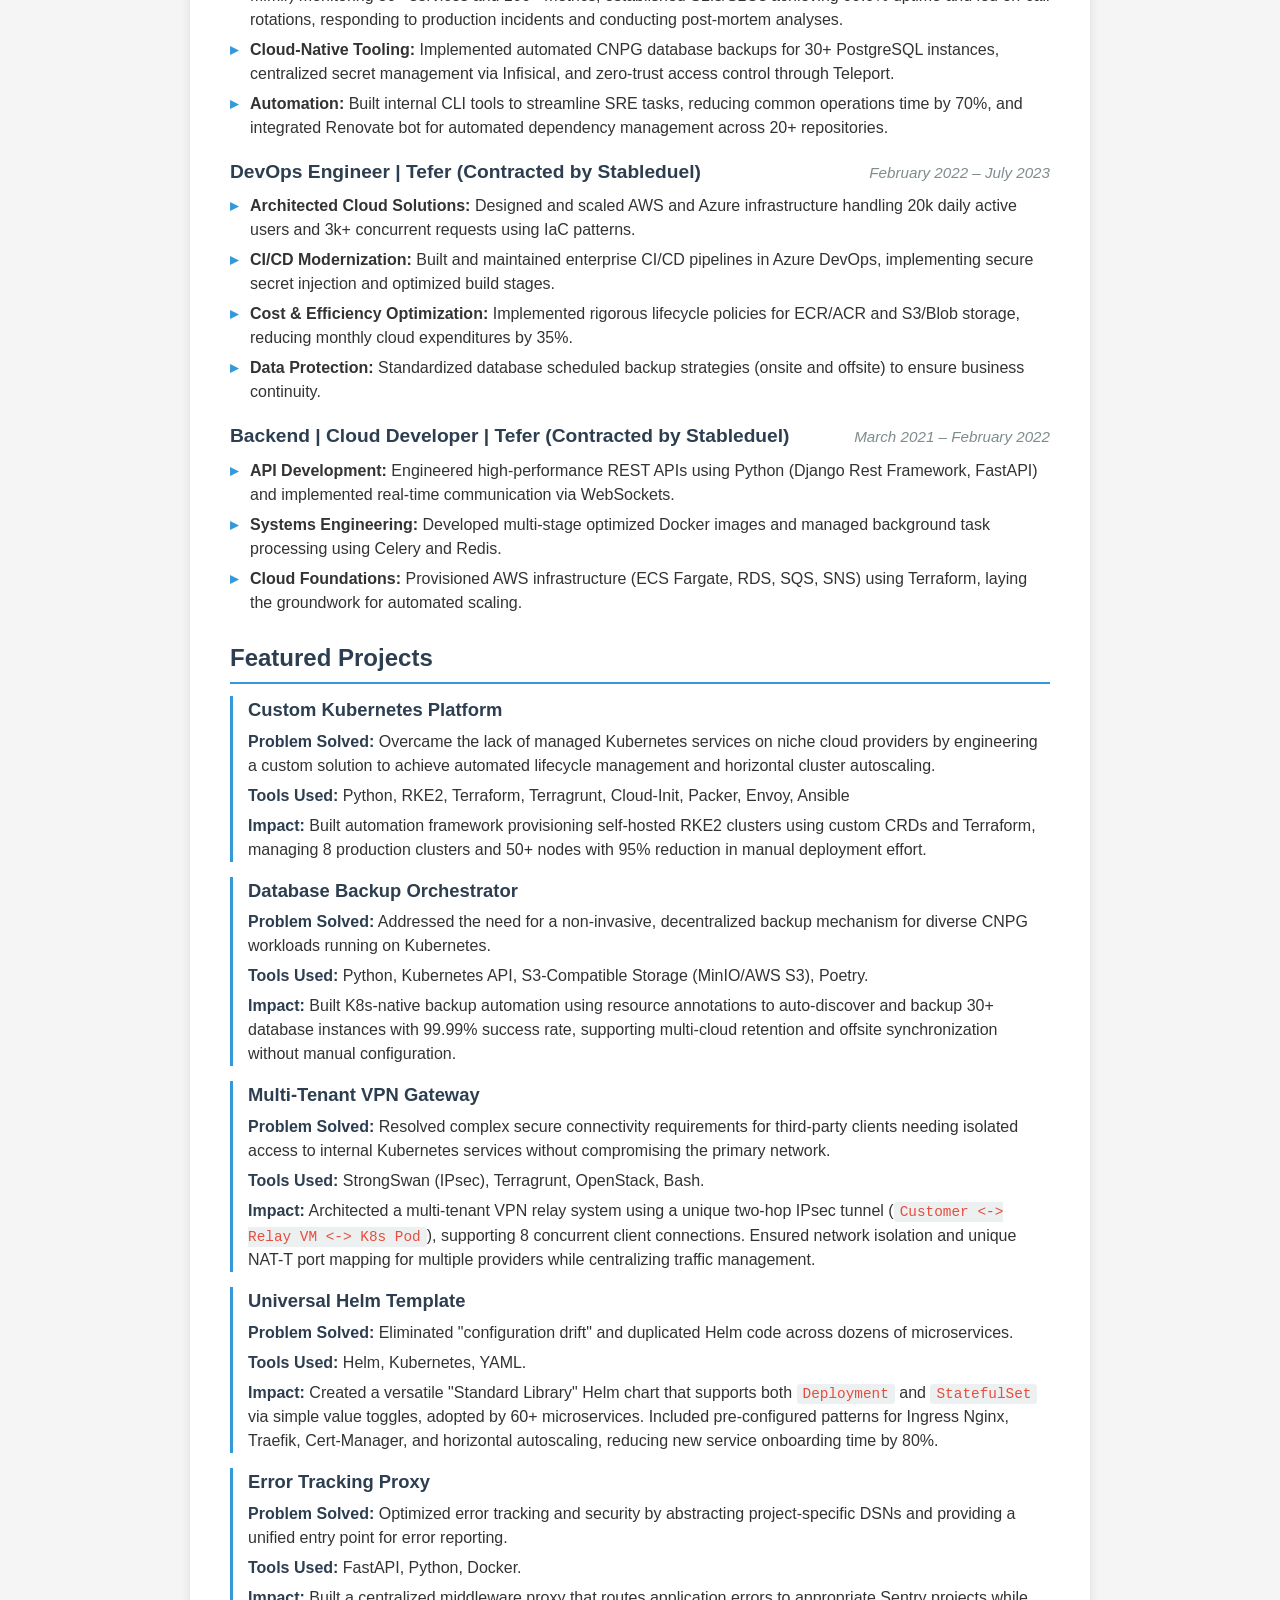
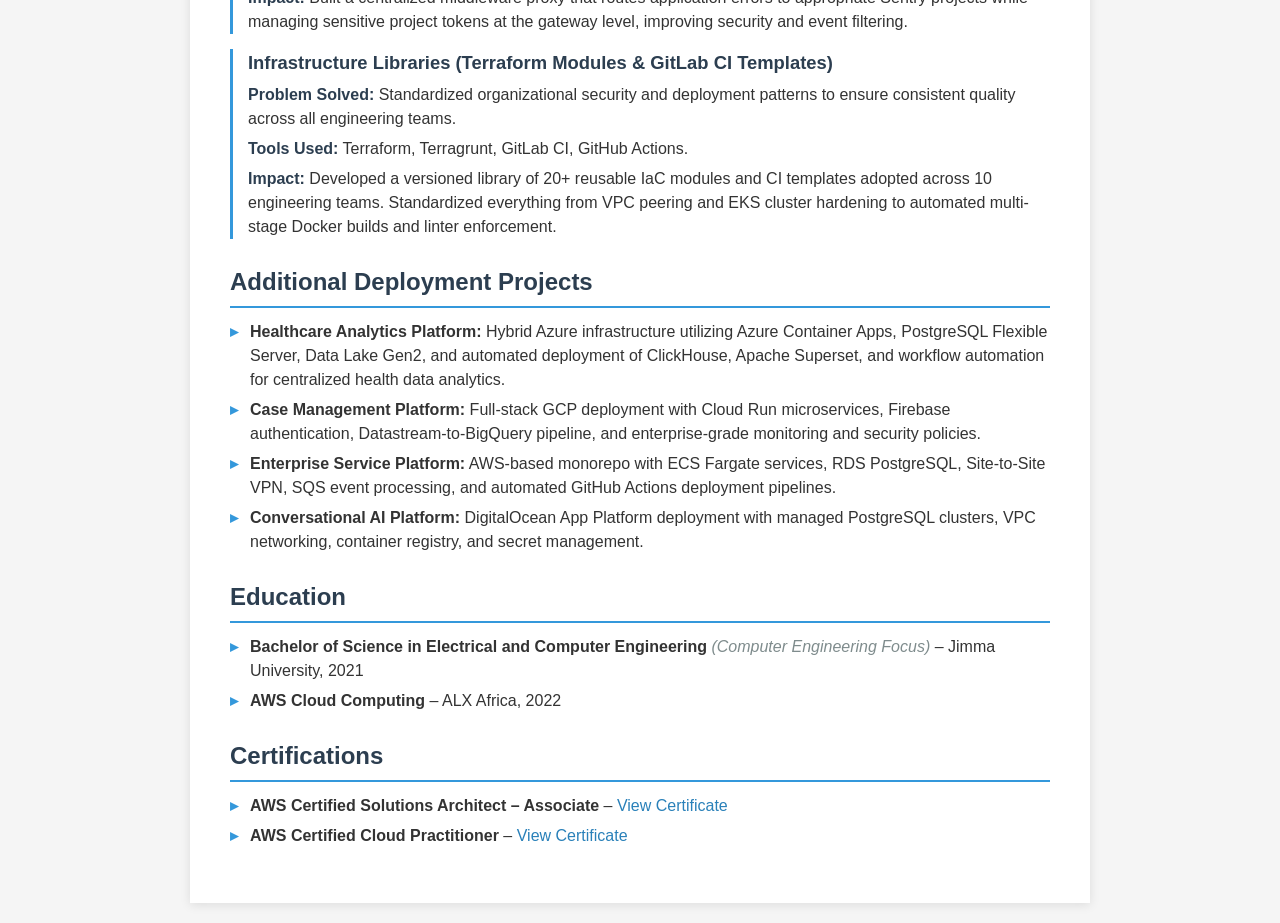
==== commit 9292648e: "Update professional summary and experience details in CV for accuracy and impact" ====
--- a/tools/cv_generator/static/main.html
+++ b/tools/cv_generator/static/main.html
@@ -31,7 +31,7 @@
         <!-- Professional Summary -->
         <section class="section">
             <h2>Professional Summary</h2>
-            <p>DevOps Engineer with <strong>4+ years of production experience</strong> managing <strong>12+ Kubernetes clusters</strong>, <strong>30+ microservices</strong>, and <strong>12+ production environments</strong> across <strong>6 cloud providers</strong> (AWS, Azure, GCP, Digital Ocean, Infomaniak, Exoscale). Achieved <strong>99.9% uptime</strong> for systems serving <strong>200k+ daily active users</strong>. Proven track record of delivering measurable impact: reduced deployment times <strong>from 45 to 8 minutes</strong> (84% improvement), cut service onboarding time by <strong>80%</strong>, decreased infrastructure operations by <strong>70%</strong> through automation, and achieved <strong>35% cloud cost reduction</strong>. Expert in <strong>Infrastructure as Code (Terraform/Terragrunt)</strong>, Kubernetes orchestration, CI/CD automation, enterprise observability, and zero-trust security. Engineered custom platforms managing <strong>50+ nodes</strong> and backup orchestrators protecting <strong>30+ PostgreSQL instances</strong> with <strong>99.99% success rate</strong>. Created reusable infrastructure libraries adopted by <strong>10+ engineering teams</strong>.</p>
+            <p>DevOps Engineer with <strong>4+ years of production experience</strong> managing <strong>12+ Kubernetes clusters</strong>, <strong>30+ microservices</strong>, and <strong>12+ production environments</strong> across <strong>6 cloud providers</strong> (AWS, Azure, GCP, Digital Ocean, Infomaniak, Exoscale). Achieved <strong>99.9% uptime</strong> for systems serving <strong>20k+ daily active users</strong>. Proven track record of delivering measurable impact: reduced deployment times <strong>from 45 to 8 minutes</strong> (84% improvement), cut service onboarding time by <strong>80%</strong>, decreased infrastructure operations by <strong>70%</strong> through automation, and achieved <strong>35% cloud cost reduction</strong>. Expert in <strong>Infrastructure as Code (Terraform/Terragrunt)</strong>, Kubernetes orchestration, CI/CD automation, enterprise observability, and zero-trust security. Engineered custom platforms managing <strong>50+ nodes</strong> and backup orchestrators protecting <strong>30+ PostgreSQL instances</strong> with <strong>99.99% success rate</strong>. Created reusable infrastructure libraries adopted by <strong>10+ engineering teams</strong>.</p>
         </section>
 
         <!-- Core Technical Skills -->
@@ -103,7 +103,7 @@
                     <span class="date">February 2022 – July 2023</span>
                 </div>
                 <ul>
-                    <li><strong>Architected Cloud Solutions:</strong> Designed and scaled AWS and Azure infrastructure handling 200k+ daily active users and 10K+ concurrent connections using IaC patterns.</li>
+                    <li><strong>Architected Cloud Solutions:</strong> Designed and scaled AWS and Azure infrastructure handling 20k daily active users and 3k+ concurrent requests using IaC patterns.</li>
                     <li><strong>CI/CD Modernization:</strong> Built and maintained enterprise CI/CD pipelines in Azure DevOps, implementing secure secret injection and optimized build stages.</li>
                     <li><strong>Cost & Efficiency Optimization:</strong> Implemented rigorous lifecycle policies for ECR/ACR and S3/Blob storage, reducing monthly cloud expenditures by 35%.</li>
                     <li><strong>Data Protection:</strong> Standardized database scheduled backup strategies (onsite and offsite) to ensure business continuity.</li>
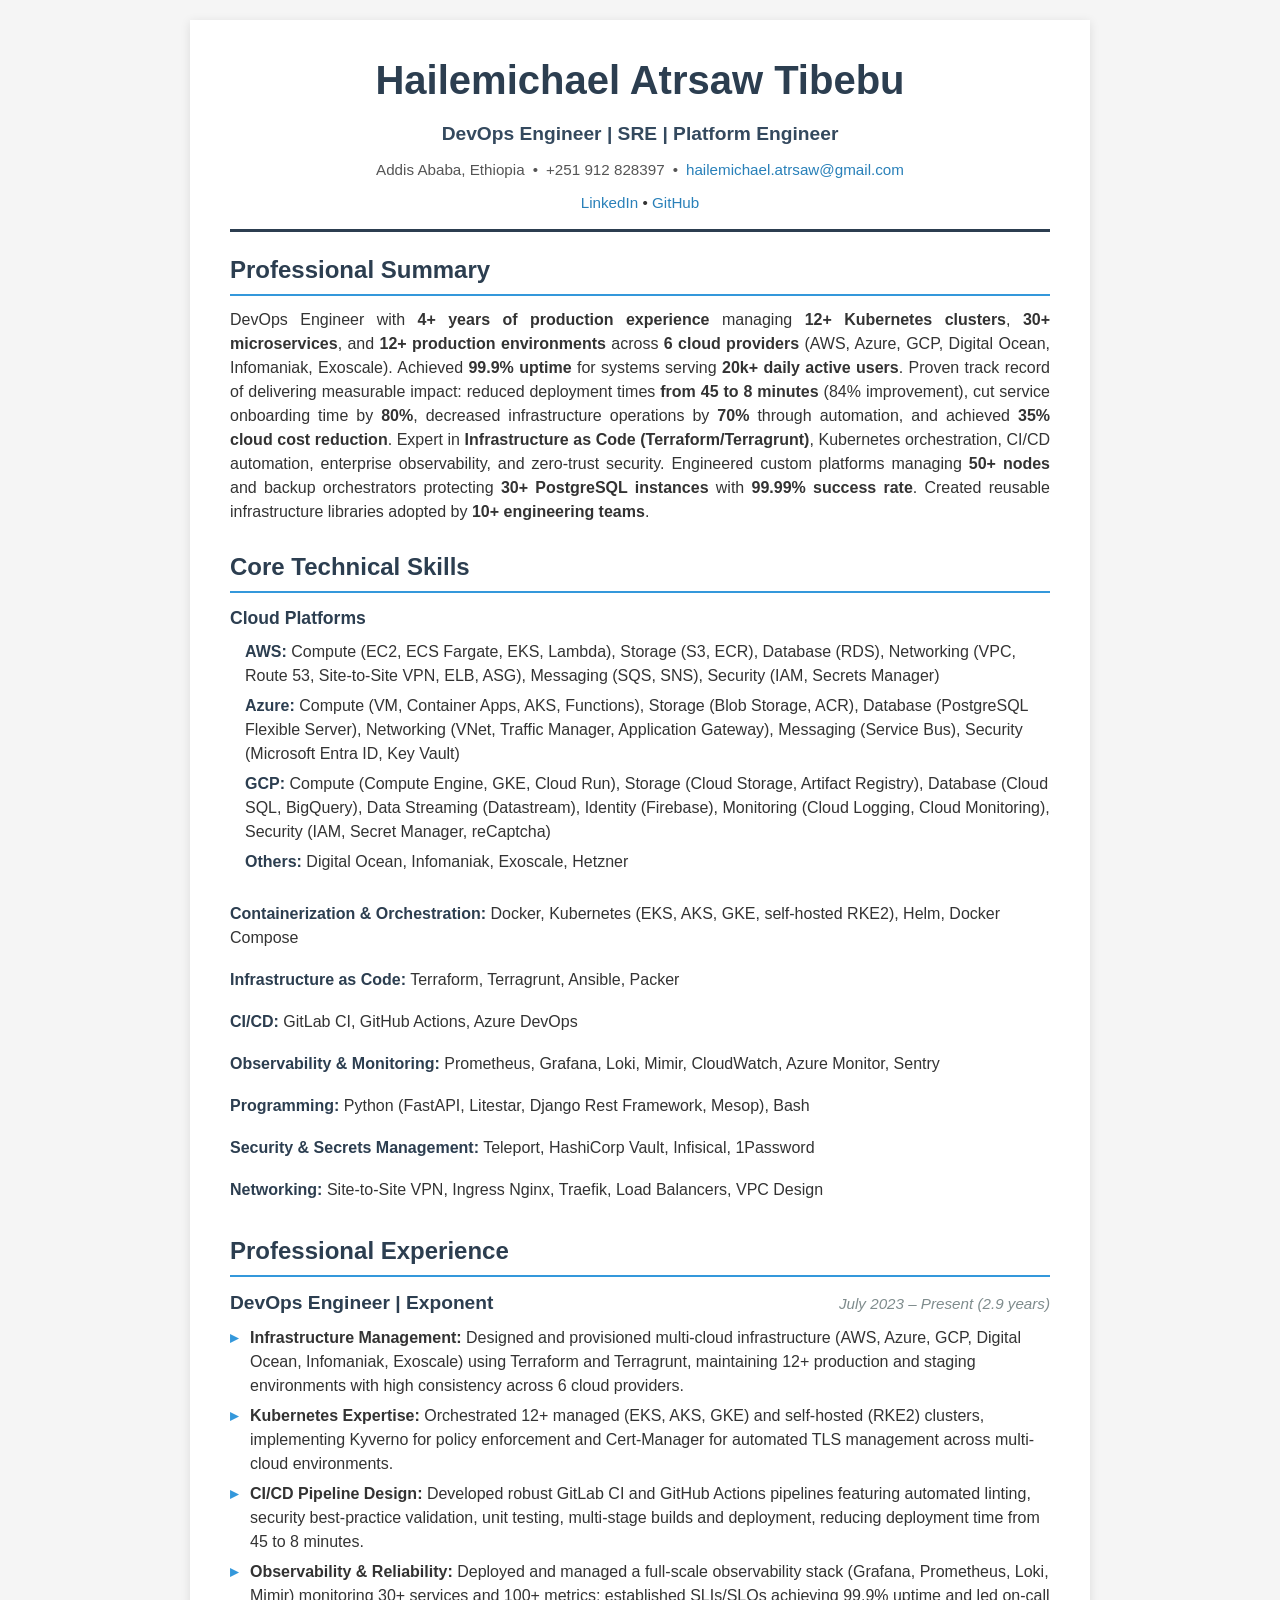
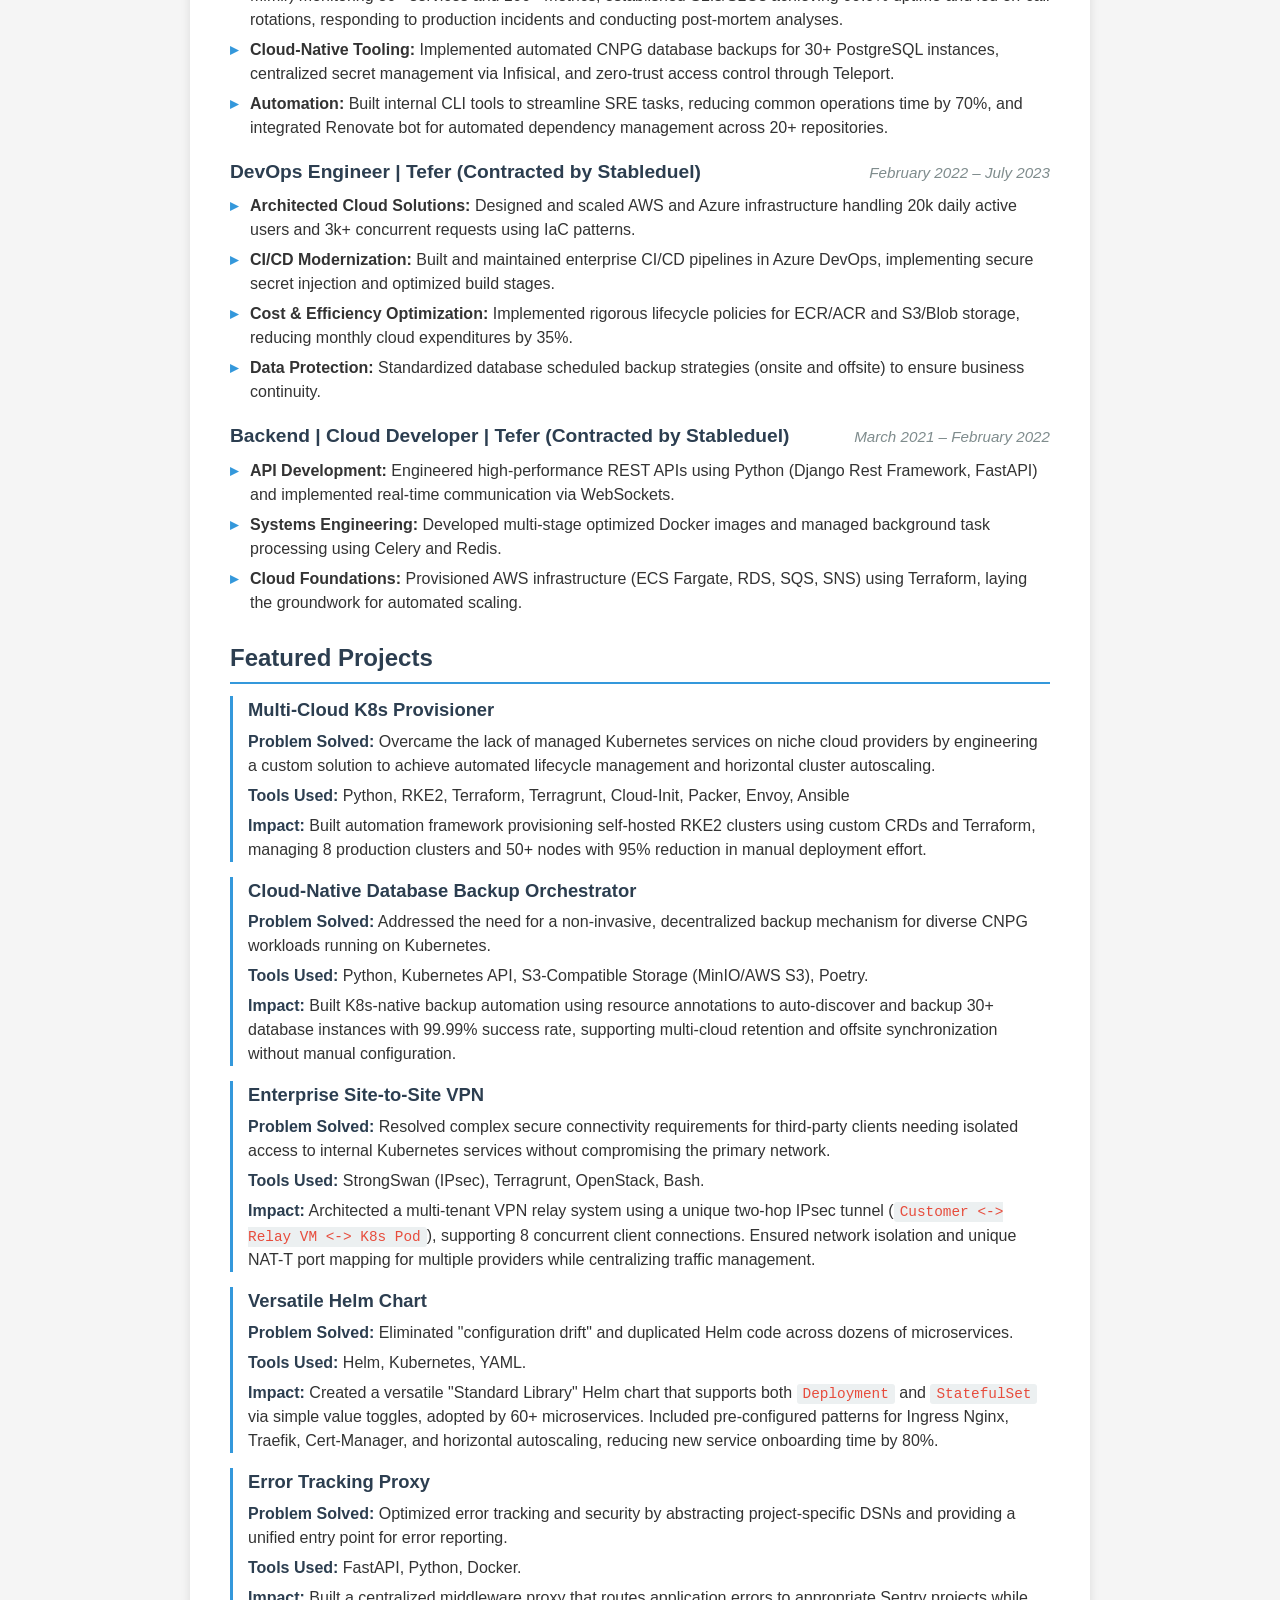
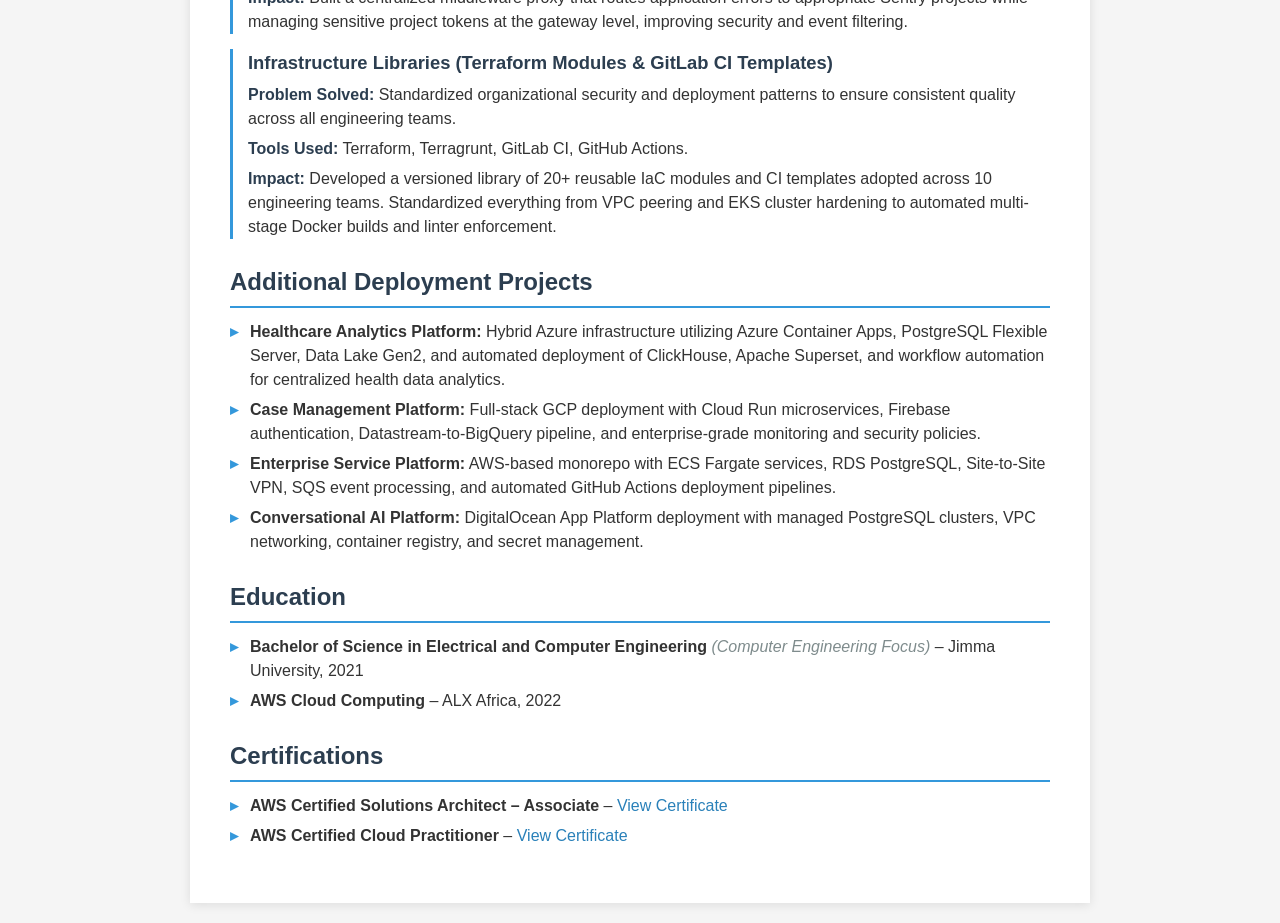
==== commit 96d96171: "Enhance CV generation workflow and update project descriptions for clarity and impact" ====
--- a/tools/cv_generator/static/main.html
+++ b/tools/cv_generator/static/main.html
@@ -128,7 +128,7 @@
             <h2>Featured Projects</h2>
             
             <div class="project-item">
-                <h3>Custom Kubernetes Platform</h3>
+                <h3>Multi-Cloud K8s Provisioner</h3>
                 <div class="project-detail">
                     <strong>Problem Solved:</strong> Overcame the lack of managed Kubernetes services on niche cloud providers by engineering a custom solution to achieve automated lifecycle management and horizontal cluster autoscaling.
                 </div>
@@ -141,7 +141,7 @@
             </div>
 
             <div class="project-item">
-                <h3>Database Backup Orchestrator</h3>
+                <h3>Cloud-Native Database Backup Orchestrator</h3>
                 <div class="project-detail">
                     <strong>Problem Solved:</strong> Addressed the need for a non-invasive, decentralized backup mechanism for diverse CNPG workloads running on Kubernetes.
                 </div>
@@ -154,7 +154,7 @@
             </div>
 
             <div class="project-item">
-                <h3>Multi-Tenant VPN Gateway</h3>
+                <h3>Enterprise Site-to-Site VPN</h3>
                 <div class="project-detail">
                     <strong>Problem Solved:</strong> Resolved complex secure connectivity requirements for third-party clients needing isolated access to internal Kubernetes services without compromising the primary network.
                 </div>
@@ -167,7 +167,7 @@
             </div>
 
             <div class="project-item">
-                <h3>Universal Helm Template</h3>
+                <h3>Versatile Helm Chart</h3>
                 <div class="project-detail">
                     <strong>Problem Solved:</strong> Eliminated "configuration drift" and duplicated Helm code across dozens of microservices.
                 </div>
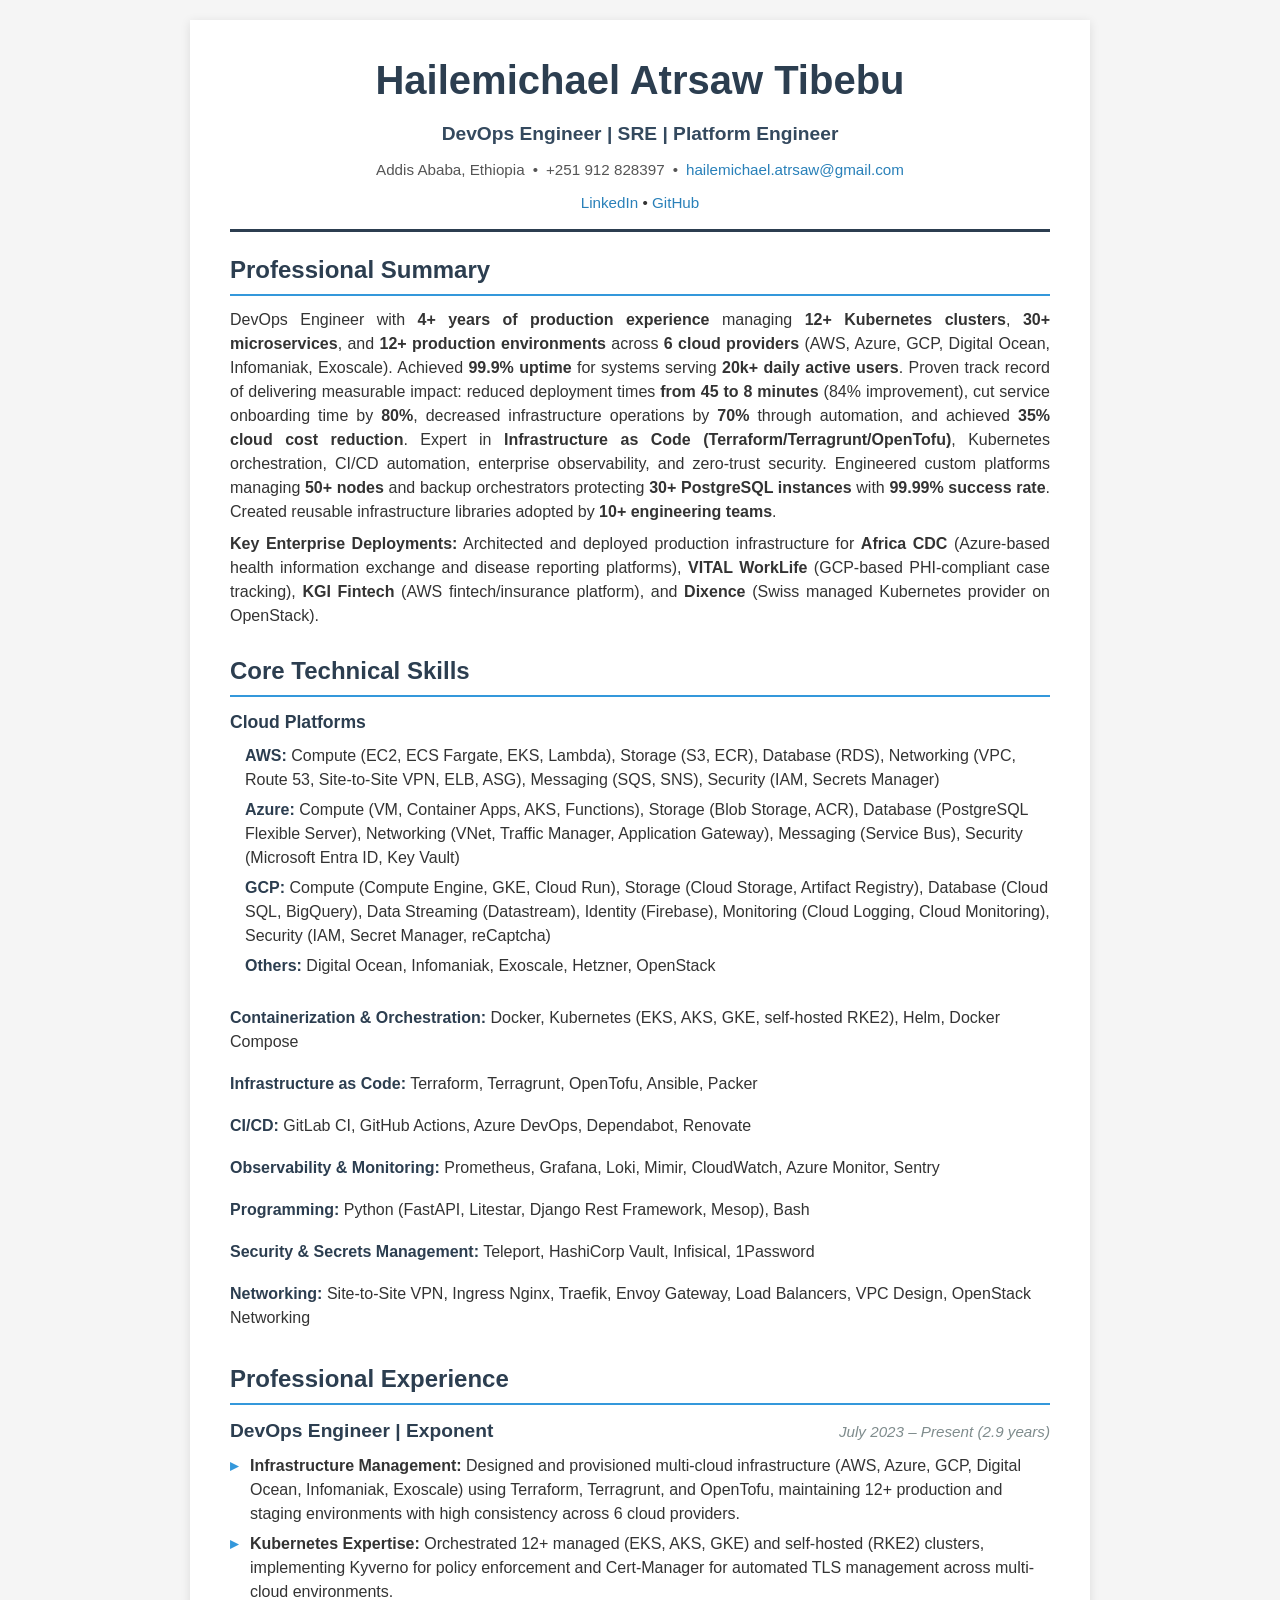
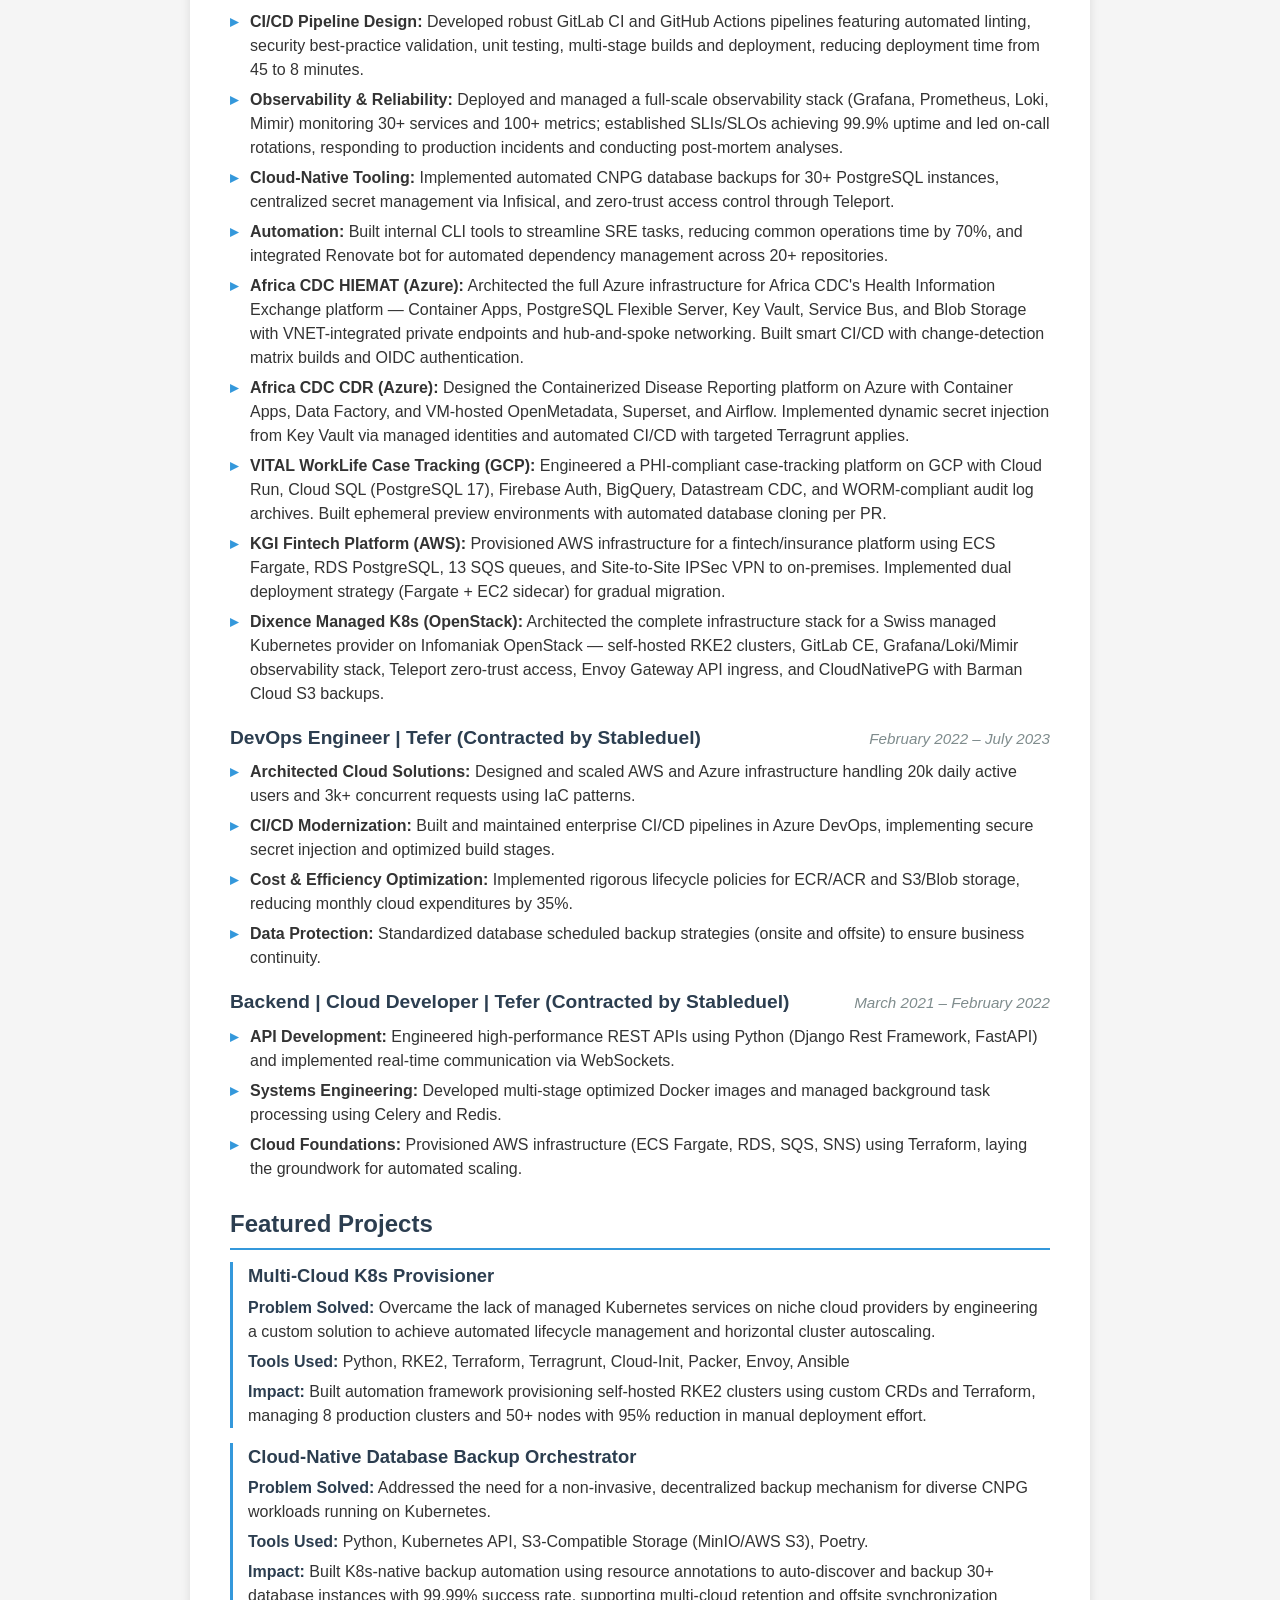
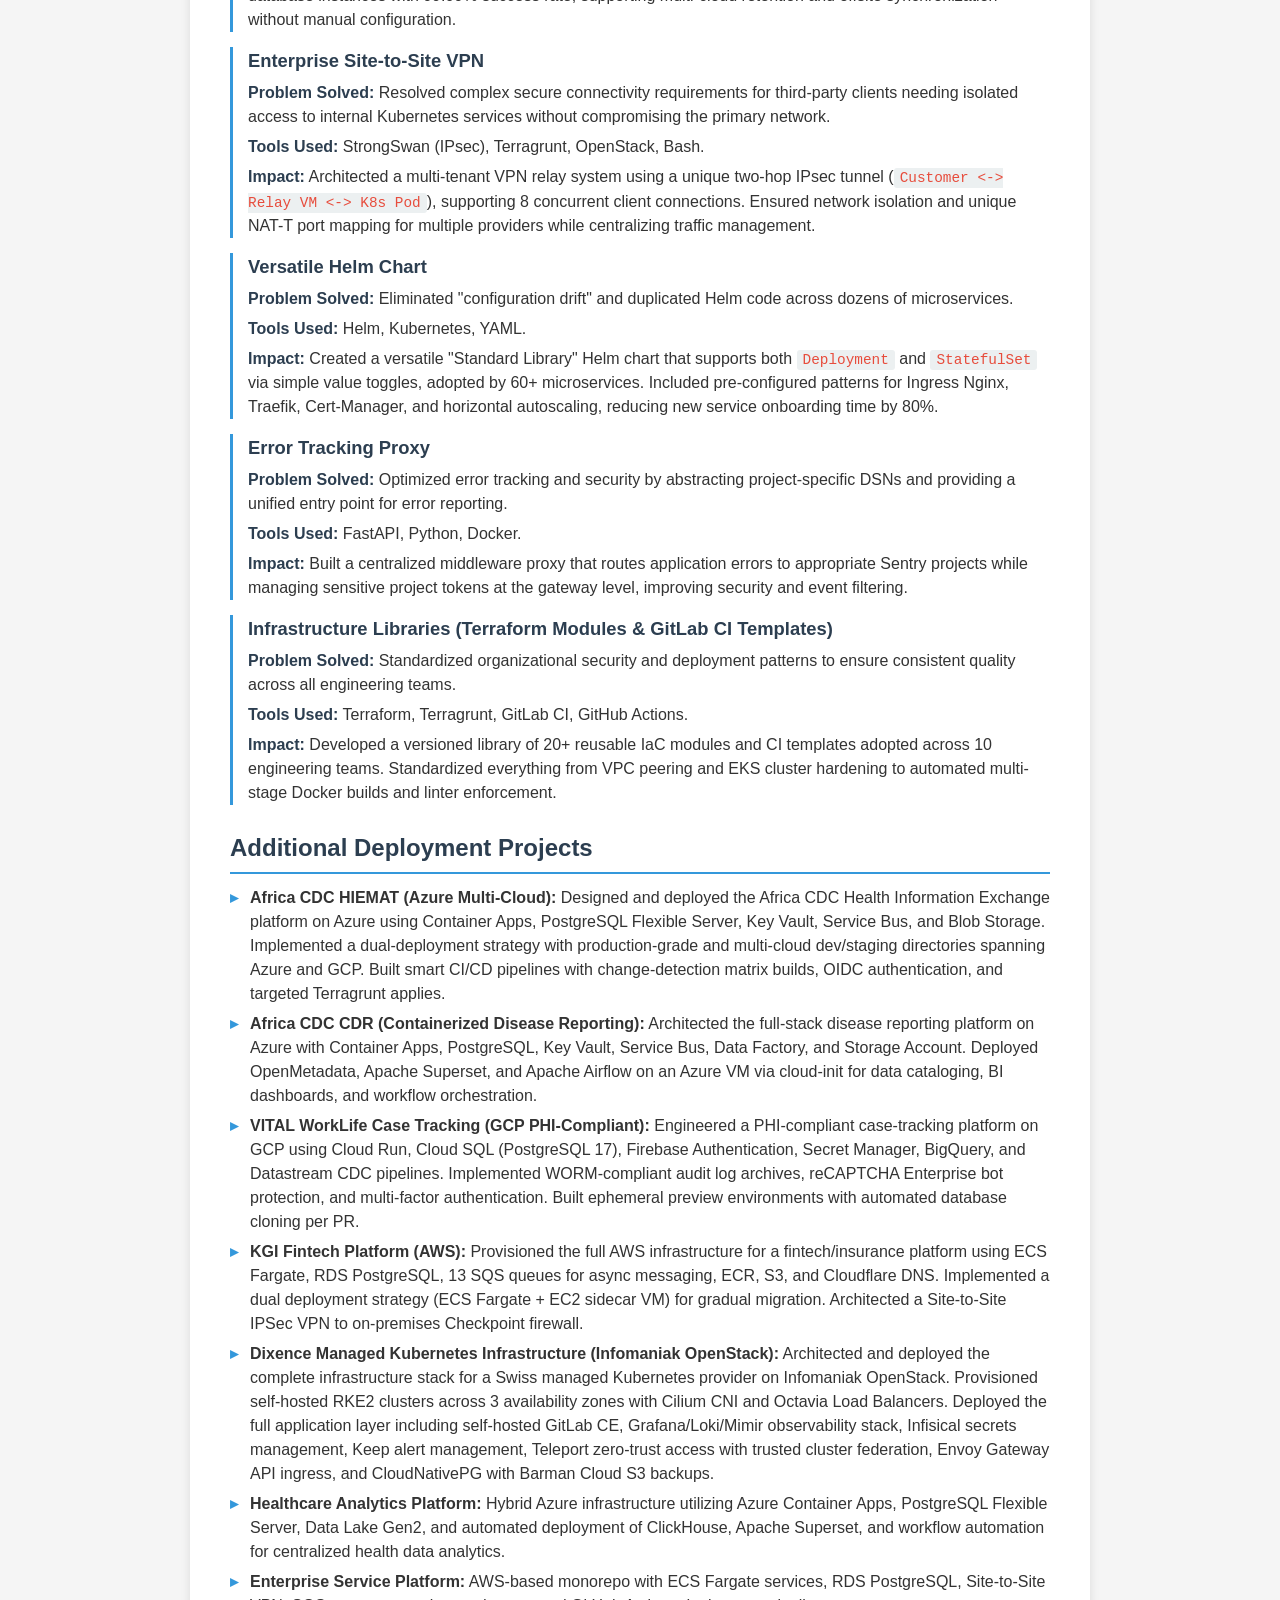
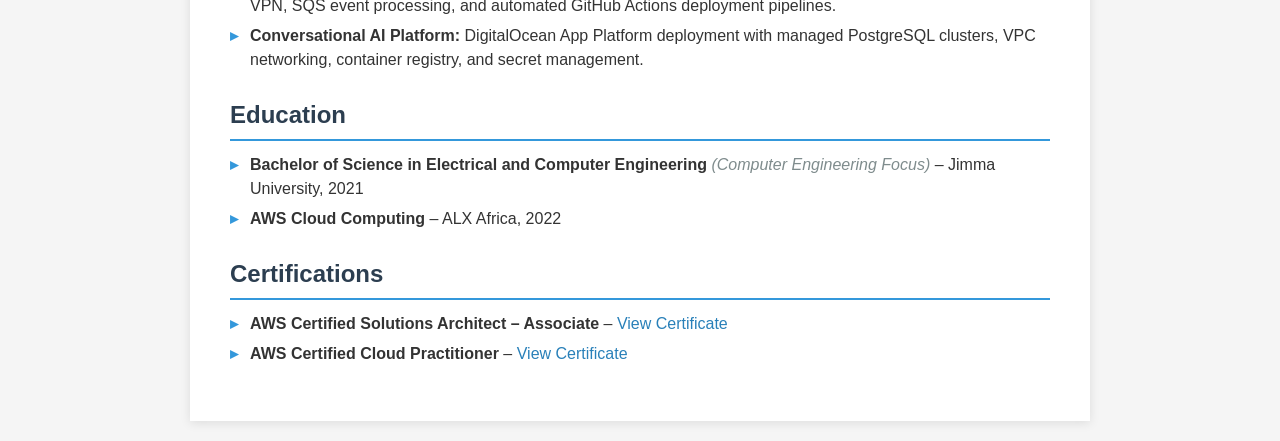
==== commit 480f7e23: "cv updated" ====
--- a/tools/cv_generator/static/main.html
+++ b/tools/cv_generator/static/main.html
@@ -31,7 +31,8 @@
         <!-- Professional Summary -->
         <section class="section">
             <h2>Professional Summary</h2>
-            <p>DevOps Engineer with <strong>4+ years of production experience</strong> managing <strong>12+ Kubernetes clusters</strong>, <strong>30+ microservices</strong>, and <strong>12+ production environments</strong> across <strong>6 cloud providers</strong> (AWS, Azure, GCP, Digital Ocean, Infomaniak, Exoscale). Achieved <strong>99.9% uptime</strong> for systems serving <strong>20k+ daily active users</strong>. Proven track record of delivering measurable impact: reduced deployment times <strong>from 45 to 8 minutes</strong> (84% improvement), cut service onboarding time by <strong>80%</strong>, decreased infrastructure operations by <strong>70%</strong> through automation, and achieved <strong>35% cloud cost reduction</strong>. Expert in <strong>Infrastructure as Code (Terraform/Terragrunt)</strong>, Kubernetes orchestration, CI/CD automation, enterprise observability, and zero-trust security. Engineered custom platforms managing <strong>50+ nodes</strong> and backup orchestrators protecting <strong>30+ PostgreSQL instances</strong> with <strong>99.99% success rate</strong>. Created reusable infrastructure libraries adopted by <strong>10+ engineering teams</strong>.</p>
+            <p>DevOps Engineer with <strong>4+ years of production experience</strong> managing <strong>12+ Kubernetes clusters</strong>, <strong>30+ microservices</strong>, and <strong>12+ production environments</strong> across <strong>6 cloud providers</strong> (AWS, Azure, GCP, Digital Ocean, Infomaniak, Exoscale). Achieved <strong>99.9% uptime</strong> for systems serving <strong>20k+ daily active users</strong>. Proven track record of delivering measurable impact: reduced deployment times <strong>from 45 to 8 minutes</strong> (84% improvement), cut service onboarding time by <strong>80%</strong>, decreased infrastructure operations by <strong>70%</strong> through automation, and achieved <strong>35% cloud cost reduction</strong>. Expert in <strong>Infrastructure as Code (Terraform/Terragrunt/OpenTofu)</strong>, Kubernetes orchestration, CI/CD automation, enterprise observability, and zero-trust security. Engineered custom platforms managing <strong>50+ nodes</strong> and backup orchestrators protecting <strong>30+ PostgreSQL instances</strong> with <strong>99.99% success rate</strong>. Created reusable infrastructure libraries adopted by <strong>10+ engineering teams</strong>.</p>
+            <p><strong>Key Enterprise Deployments:</strong> Architected and deployed production infrastructure for <strong>Africa CDC</strong> (Azure-based health information exchange and disease reporting platforms), <strong>VITAL WorkLife</strong> (GCP-based PHI-compliant case tracking), <strong>KGI Fintech</strong> (AWS fintech/insurance platform), and <strong>Dixence</strong> (Swiss managed Kubernetes provider on OpenStack).</p>
         </section>
 
         <!-- Core Technical Skills -->
@@ -50,7 +51,7 @@
                         <strong>GCP:</strong> Compute (Compute Engine, GKE, Cloud Run), Storage (Cloud Storage, Artifact Registry), Database (Cloud SQL, BigQuery), Data Streaming (Datastream), Identity (Firebase), Monitoring (Cloud Logging, Cloud Monitoring), Security (IAM, Secret Manager, reCaptcha)
                     </div>
                     <div class="skill-item">
-                        <strong>Others:</strong> Digital Ocean, Infomaniak, Exoscale, Hetzner
+                        <strong>Others:</strong> Digital Ocean, Infomaniak, Exoscale, Hetzner, OpenStack
                     </div>
                 </div>
                 
@@ -58,10 +59,10 @@
                     <strong>Containerization & Orchestration:</strong> Docker, Kubernetes (EKS, AKS, GKE, self-hosted RKE2), Helm, Docker Compose
                 </div>
                 <div class="skill-row">
-                    <strong>Infrastructure as Code:</strong> Terraform, Terragrunt, Ansible, Packer
-                </div>
-                <div class="skill-row">
-                    <strong>CI/CD:</strong> GitLab CI, GitHub Actions, Azure DevOps
+                    <strong>Infrastructure as Code:</strong> Terraform, Terragrunt, OpenTofu, Ansible, Packer
+                </div>
+                <div class="skill-row">
+                    <strong>CI/CD:</strong> GitLab CI, GitHub Actions, Azure DevOps, Dependabot, Renovate
                 </div>
                 <div class="skill-row">
                     <strong>Observability & Monitoring:</strong> Prometheus, Grafana, Loki, Mimir, CloudWatch, Azure Monitor, Sentry
@@ -73,7 +74,7 @@
                     <strong>Security & Secrets Management:</strong> Teleport, HashiCorp Vault, Infisical, 1Password
                 </div>
                 <div class="skill-row">
-                    <strong>Networking:</strong> Site-to-Site VPN, Ingress Nginx, Traefik, Load Balancers, VPC Design
+                    <strong>Networking:</strong> Site-to-Site VPN, Ingress Nginx, Traefik, Envoy Gateway, Load Balancers, VPC Design, OpenStack Networking
                 </div>
             </div>
         </section>
@@ -88,12 +89,17 @@
                     <span class="date">July 2023 – Present (2.9 years)</span>
                 </div>
                 <ul>
-                    <li><strong>Infrastructure Management:</strong> Designed and provisioned multi-cloud infrastructure (AWS, Azure, GCP, Digital Ocean, Infomaniak, Exoscale) using Terraform and Terragrunt, maintaining 12+ production and staging environments with high consistency across 6 cloud providers.</li>
+                    <li><strong>Infrastructure Management:</strong> Designed and provisioned multi-cloud infrastructure (AWS, Azure, GCP, Digital Ocean, Infomaniak, Exoscale) using Terraform, Terragrunt, and OpenTofu, maintaining 12+ production and staging environments with high consistency across 6 cloud providers.</li>
                     <li><strong>Kubernetes Expertise:</strong> Orchestrated 12+ managed (EKS, AKS, GKE) and self-hosted (RKE2) clusters, implementing Kyverno for policy enforcement and Cert-Manager for automated TLS management across multi-cloud environments.</li>
                     <li><strong>CI/CD Pipeline Design:</strong> Developed robust GitLab CI and GitHub Actions pipelines featuring automated linting, security best-practice validation, unit testing, multi-stage builds and deployment, reducing deployment time from 45 to 8 minutes.</li>
                     <li><strong>Observability & Reliability:</strong> Deployed and managed a full-scale observability stack (Grafana, Prometheus, Loki, Mimir) monitoring 30+ services and 100+ metrics; established SLIs/SLOs achieving 99.9% uptime and led on-call rotations, responding to production incidents and conducting post-mortem analyses.</li>
                     <li><strong>Cloud-Native Tooling:</strong> Implemented automated CNPG database backups for 30+ PostgreSQL instances, centralized secret management via Infisical, and zero-trust access control through Teleport.</li>
                     <li><strong>Automation:</strong> Built internal CLI tools to streamline SRE tasks, reducing common operations time by 70%, and integrated Renovate bot for automated dependency management across 20+ repositories.</li>
+                    <li><strong>Africa CDC HIEMAT (Azure):</strong> Architected the full Azure infrastructure for Africa CDC's Health Information Exchange platform — Container Apps, PostgreSQL Flexible Server, Key Vault, Service Bus, and Blob Storage with VNET-integrated private endpoints and hub-and-spoke networking. Built smart CI/CD with change-detection matrix builds and OIDC authentication.</li>
+                    <li><strong>Africa CDC CDR (Azure):</strong> Designed the Containerized Disease Reporting platform on Azure with Container Apps, Data Factory, and VM-hosted OpenMetadata, Superset, and Airflow. Implemented dynamic secret injection from Key Vault via managed identities and automated CI/CD with targeted Terragrunt applies.</li>
+                    <li><strong>VITAL WorkLife Case Tracking (GCP):</strong> Engineered a PHI-compliant case-tracking platform on GCP with Cloud Run, Cloud SQL (PostgreSQL 17), Firebase Auth, BigQuery, Datastream CDC, and WORM-compliant audit log archives. Built ephemeral preview environments with automated database cloning per PR.</li>
+                    <li><strong>KGI Fintech Platform (AWS):</strong> Provisioned AWS infrastructure for a fintech/insurance platform using ECS Fargate, RDS PostgreSQL, 13 SQS queues, and Site-to-Site IPSec VPN to on-premises. Implemented dual deployment strategy (Fargate + EC2 sidecar) for gradual migration.</li>
+                    <li><strong>Dixence Managed K8s (OpenStack):</strong> Architected the complete infrastructure stack for a Swiss managed Kubernetes provider on Infomaniak OpenStack — self-hosted RKE2 clusters, GitLab CE, Grafana/Loki/Mimir observability stack, Teleport zero-trust access, Envoy Gateway API ingress, and CloudNativePG with Barman Cloud S3 backups.</li>
                 </ul>
             </div>
 
@@ -210,8 +216,12 @@
         <section class="section">
             <h2>Additional Deployment Projects</h2>
             <ul class="additional-projects">
+                <li><strong>Africa CDC HIEMAT (Azure Multi-Cloud):</strong> Designed and deployed the Africa CDC Health Information Exchange platform on Azure using Container Apps, PostgreSQL Flexible Server, Key Vault, Service Bus, and Blob Storage. Implemented a dual-deployment strategy with production-grade and multi-cloud dev/staging directories spanning Azure and GCP. Built smart CI/CD pipelines with change-detection matrix builds, OIDC authentication, and targeted Terragrunt applies.</li>
+                <li><strong>Africa CDC CDR (Containerized Disease Reporting):</strong> Architected the full-stack disease reporting platform on Azure with Container Apps, PostgreSQL, Key Vault, Service Bus, Data Factory, and Storage Account. Deployed OpenMetadata, Apache Superset, and Apache Airflow on an Azure VM via cloud-init for data cataloging, BI dashboards, and workflow orchestration.</li>
+                <li><strong>VITAL WorkLife Case Tracking (GCP PHI-Compliant):</strong> Engineered a PHI-compliant case-tracking platform on GCP using Cloud Run, Cloud SQL (PostgreSQL 17), Firebase Authentication, Secret Manager, BigQuery, and Datastream CDC pipelines. Implemented WORM-compliant audit log archives, reCAPTCHA Enterprise bot protection, and multi-factor authentication. Built ephemeral preview environments with automated database cloning per PR.</li>
+                <li><strong>KGI Fintech Platform (AWS):</strong> Provisioned the full AWS infrastructure for a fintech/insurance platform using ECS Fargate, RDS PostgreSQL, 13 SQS queues for async messaging, ECR, S3, and Cloudflare DNS. Implemented a dual deployment strategy (ECS Fargate + EC2 sidecar VM) for gradual migration. Architected a Site-to-Site IPSec VPN to on-premises Checkpoint firewall.</li>
+                <li><strong>Dixence Managed Kubernetes Infrastructure (Infomaniak OpenStack):</strong> Architected and deployed the complete infrastructure stack for a Swiss managed Kubernetes provider on Infomaniak OpenStack. Provisioned self-hosted RKE2 clusters across 3 availability zones with Cilium CNI and Octavia Load Balancers. Deployed the full application layer including self-hosted GitLab CE, Grafana/Loki/Mimir observability stack, Infisical secrets management, Keep alert management, Teleport zero-trust access with trusted cluster federation, Envoy Gateway API ingress, and CloudNativePG with Barman Cloud S3 backups.</li>
                 <li><strong>Healthcare Analytics Platform:</strong> Hybrid Azure infrastructure utilizing Azure Container Apps, PostgreSQL Flexible Server, Data Lake Gen2, and automated deployment of ClickHouse, Apache Superset, and workflow automation for centralized health data analytics.</li>
-                <li><strong>Case Management Platform:</strong> Full-stack GCP deployment with Cloud Run microservices, Firebase authentication, Datastream-to-BigQuery pipeline, and enterprise-grade monitoring and security policies.</li>
                 <li><strong>Enterprise Service Platform:</strong> AWS-based monorepo with ECS Fargate services, RDS PostgreSQL, Site-to-Site VPN, SQS event processing, and automated GitHub Actions deployment pipelines.</li>
                 <li><strong>Conversational AI Platform:</strong> DigitalOcean App Platform deployment with managed PostgreSQL clusters, VPC networking, container registry, and secret management.</li>
             </ul>
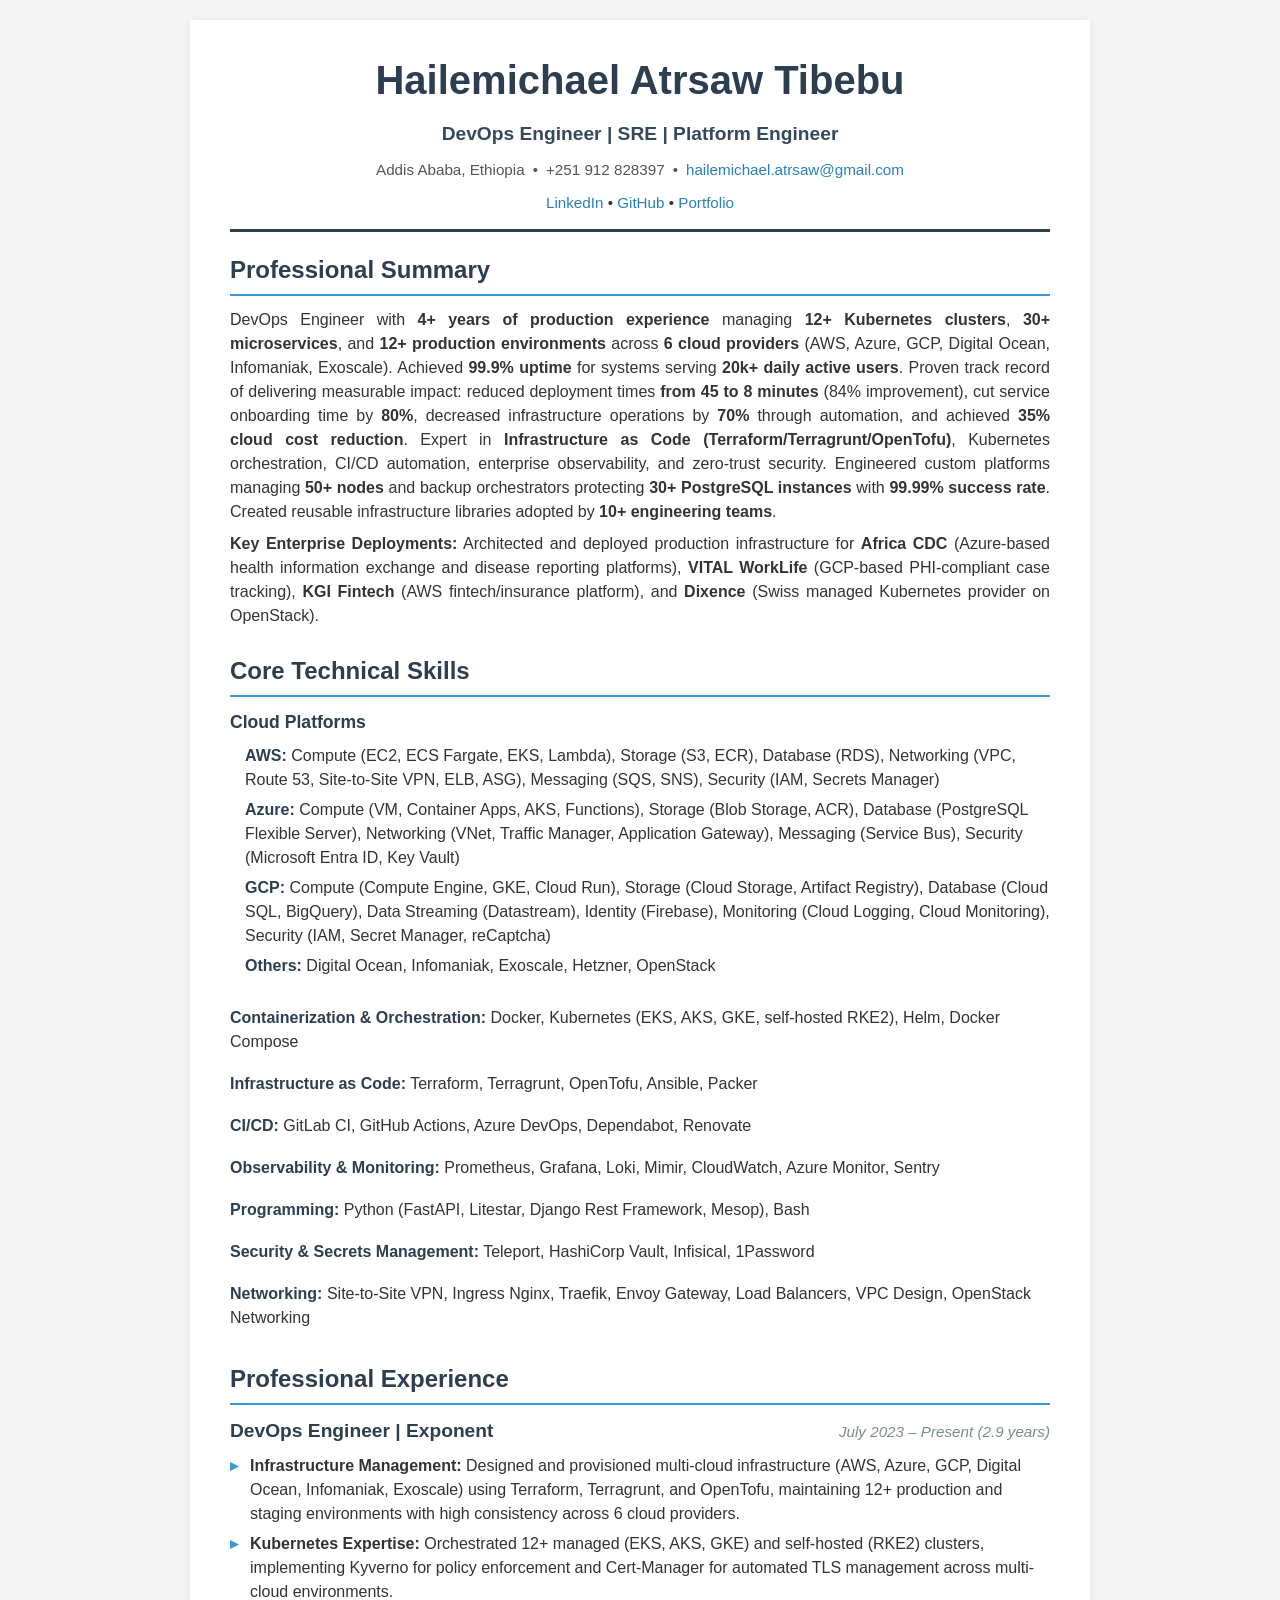
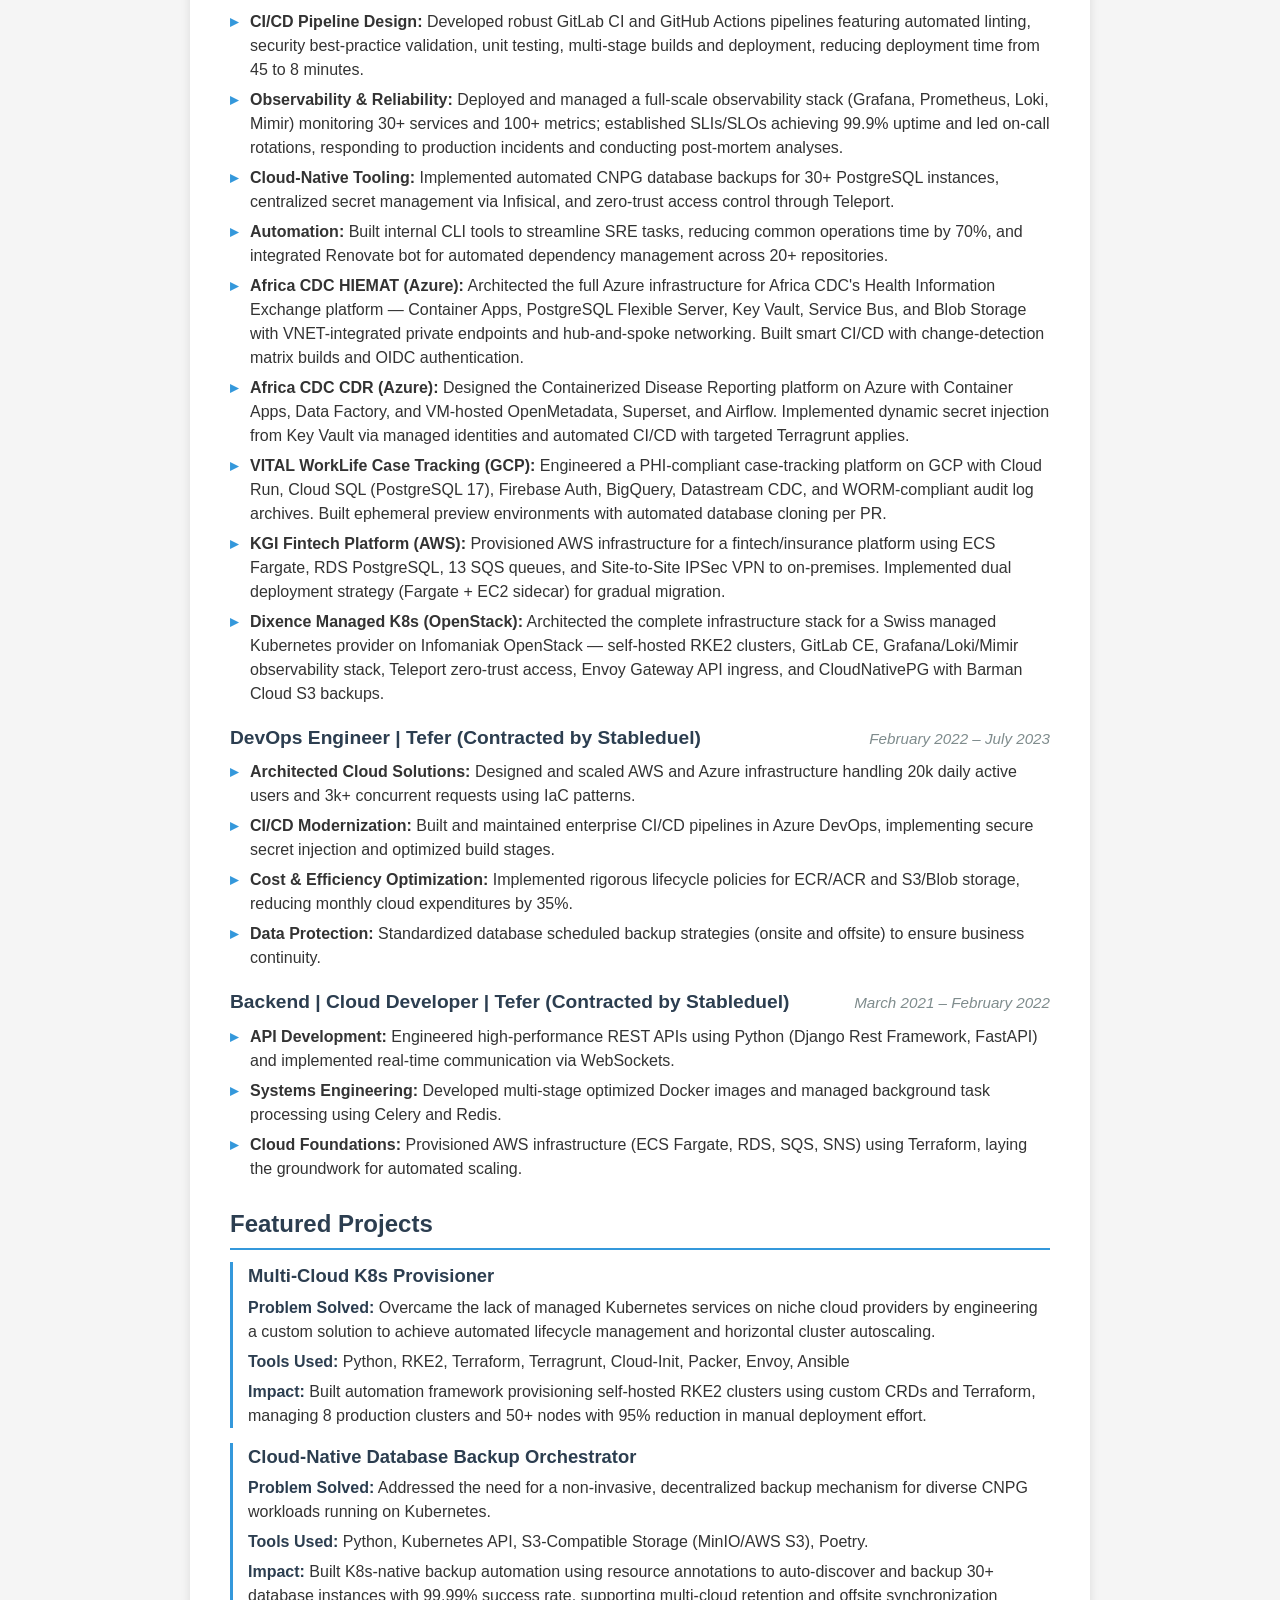
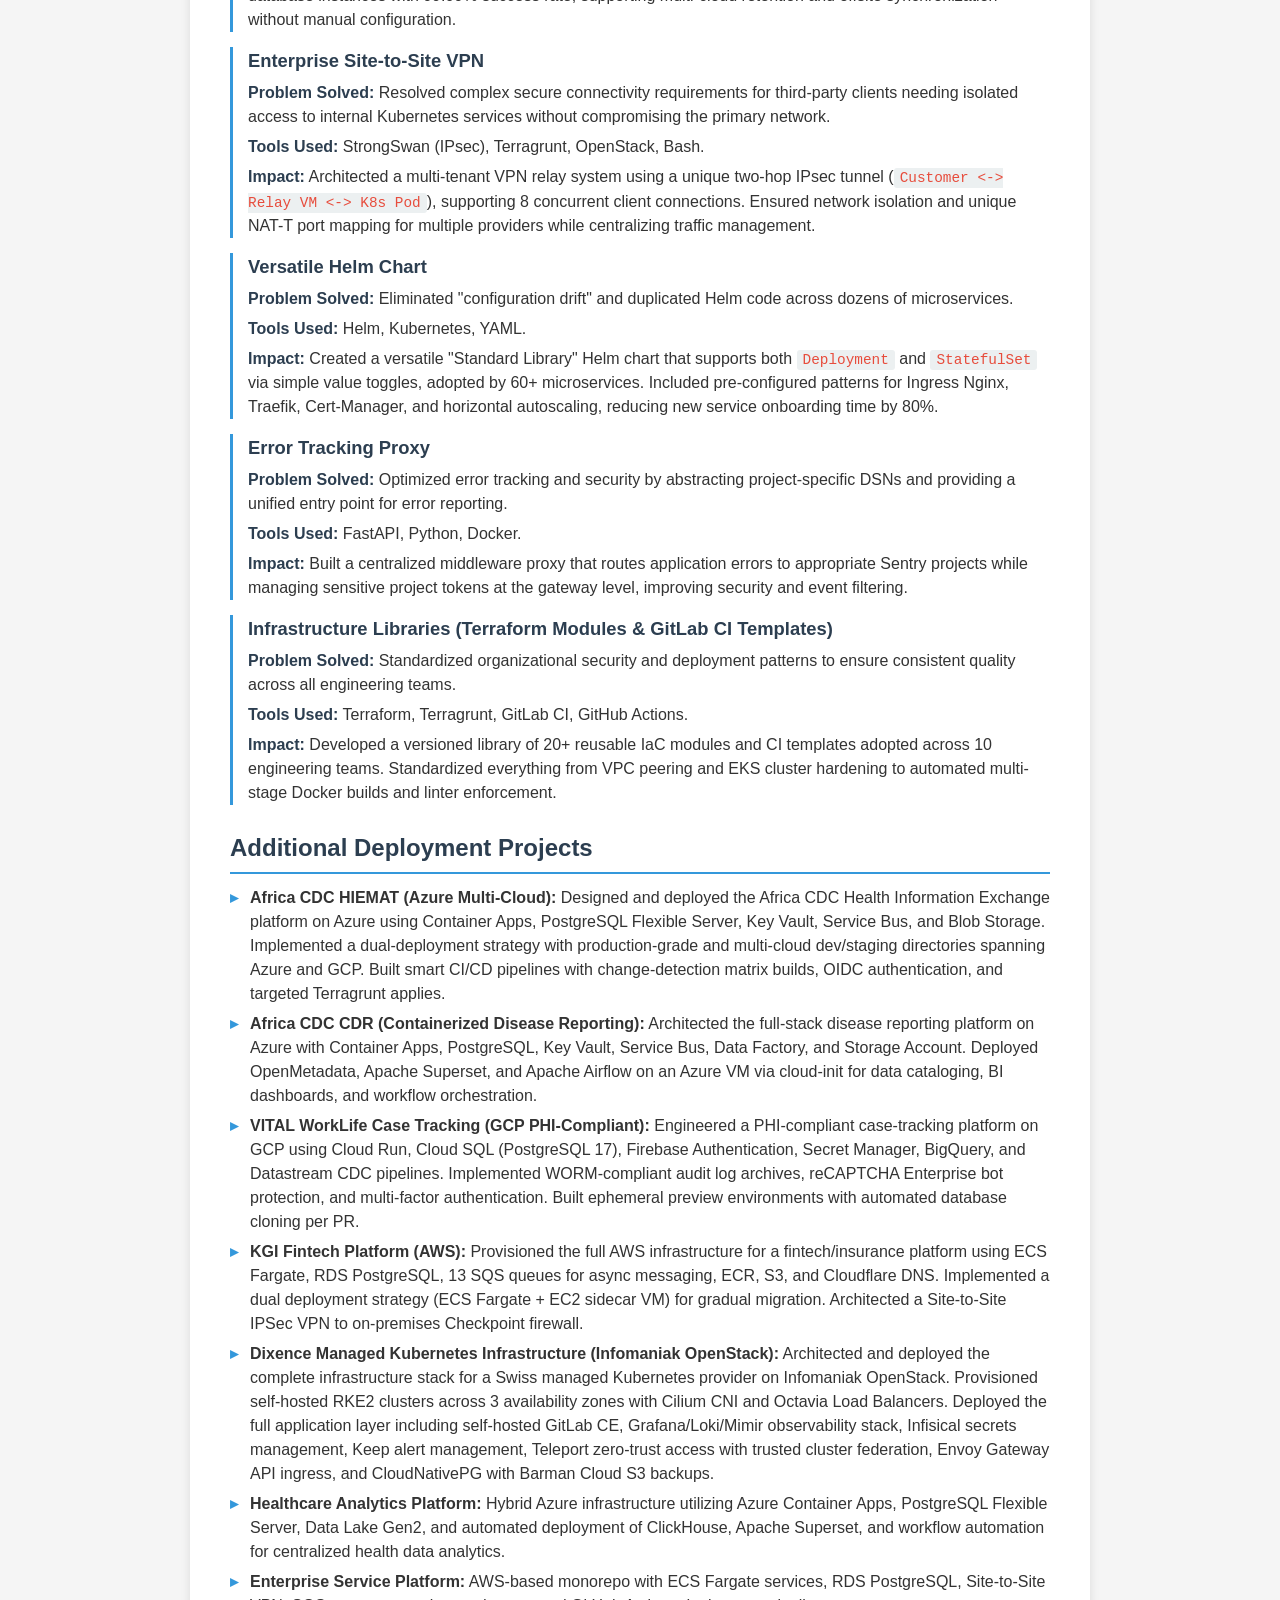
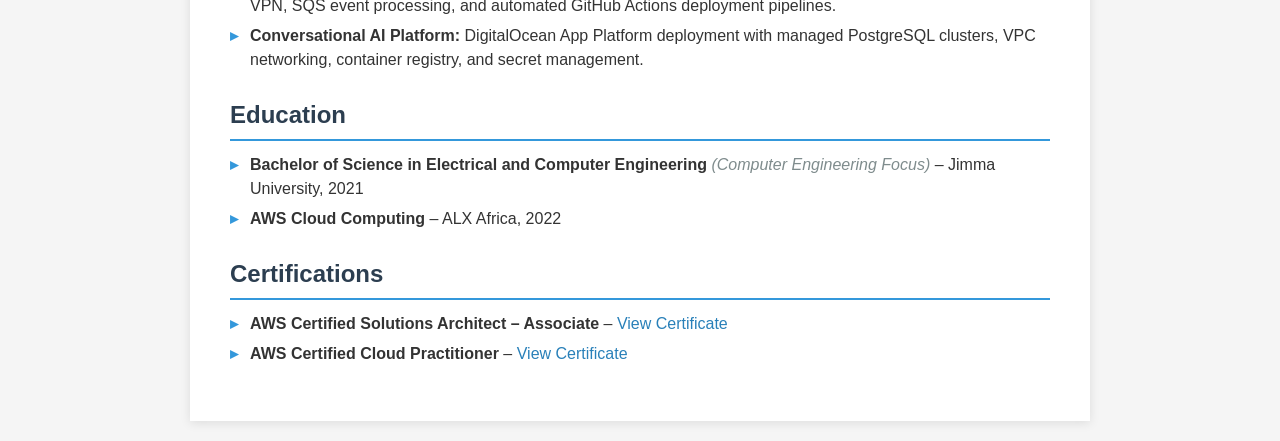
==== commit 2026f0a9: "added portfolo link" ====
--- a/tools/cv_generator/static/main.html
+++ b/tools/cv_generator/static/main.html
@@ -25,6 +25,8 @@
                 <a href="https://www.linkedin.com/in/hailat/" target="_blank">LinkedIn</a>
                 <span>•</span>
                 <a href="https://github.com/hailatGH" target="_blank">GitHub</a>
+                <span>•</span>
+                <a href="https://hailatgh.github.io" target="_blank">Portfolio</a>
             </div>
         </header>
 
